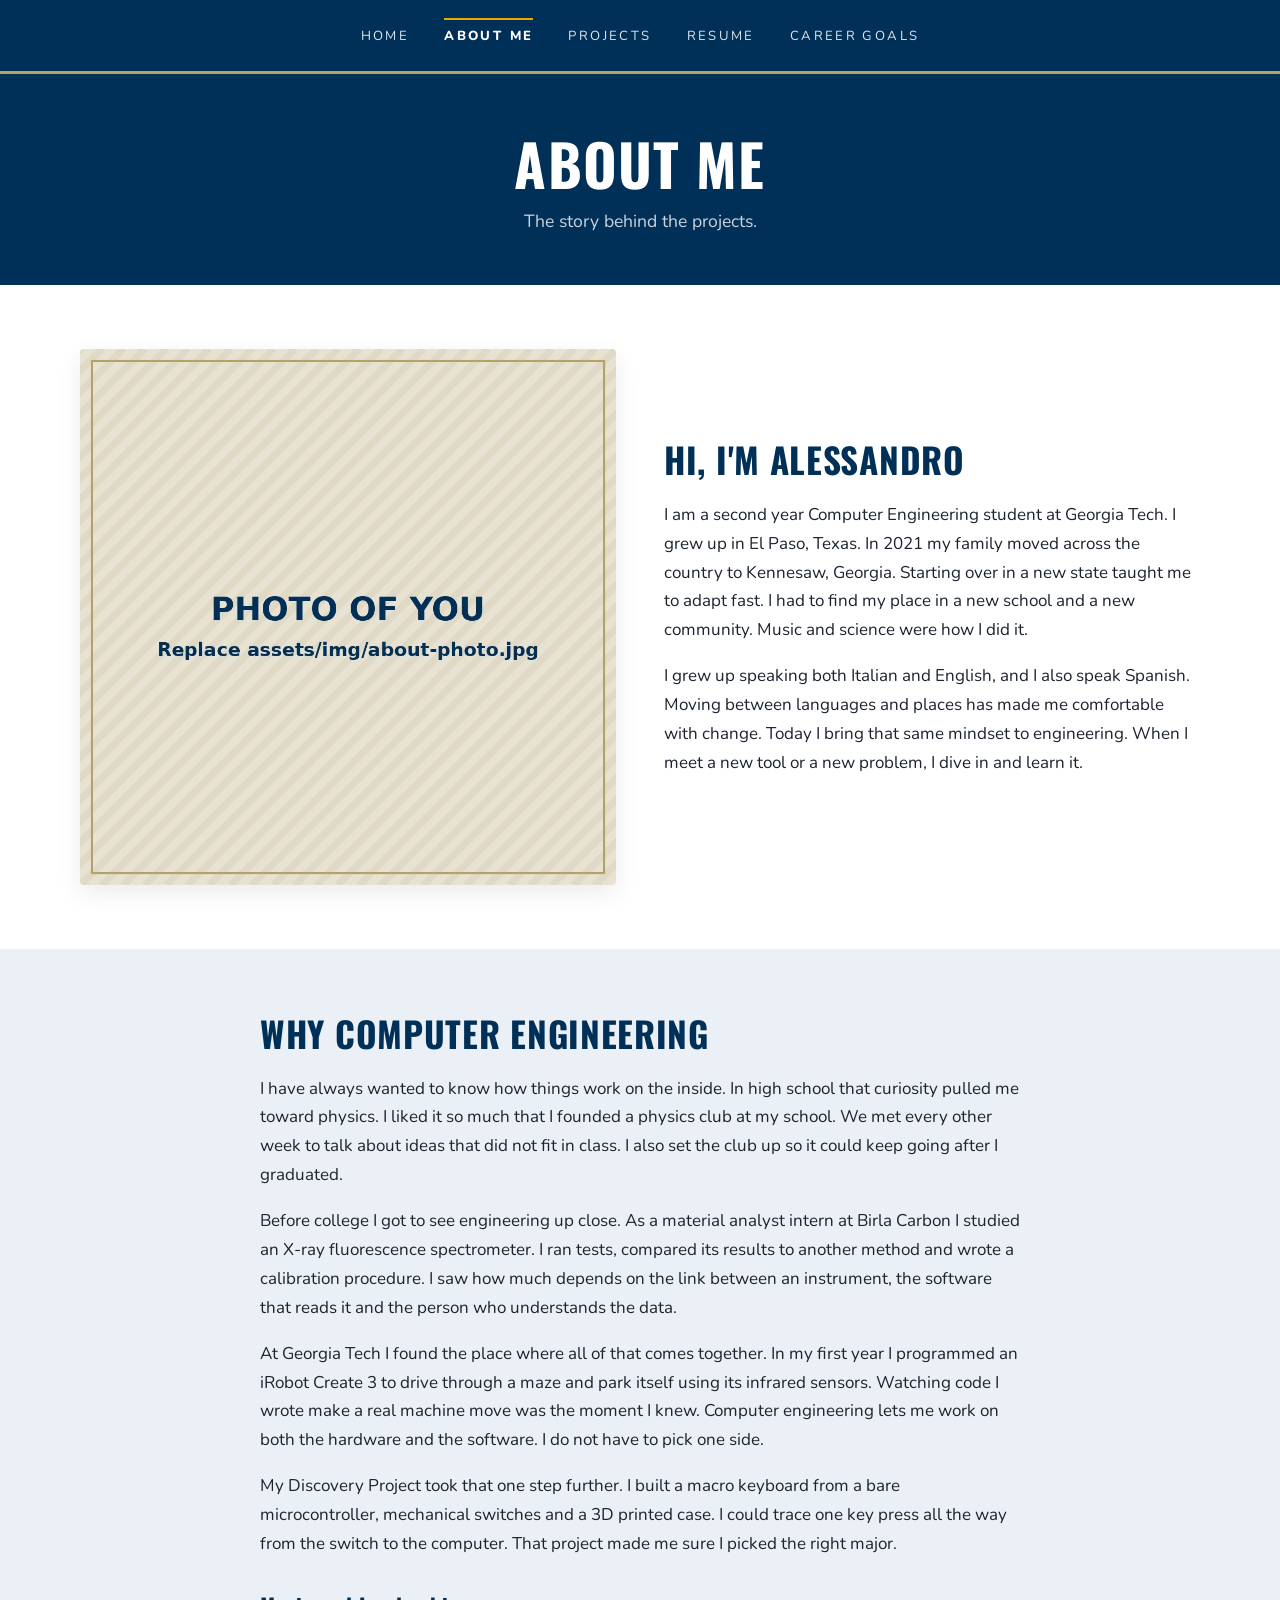
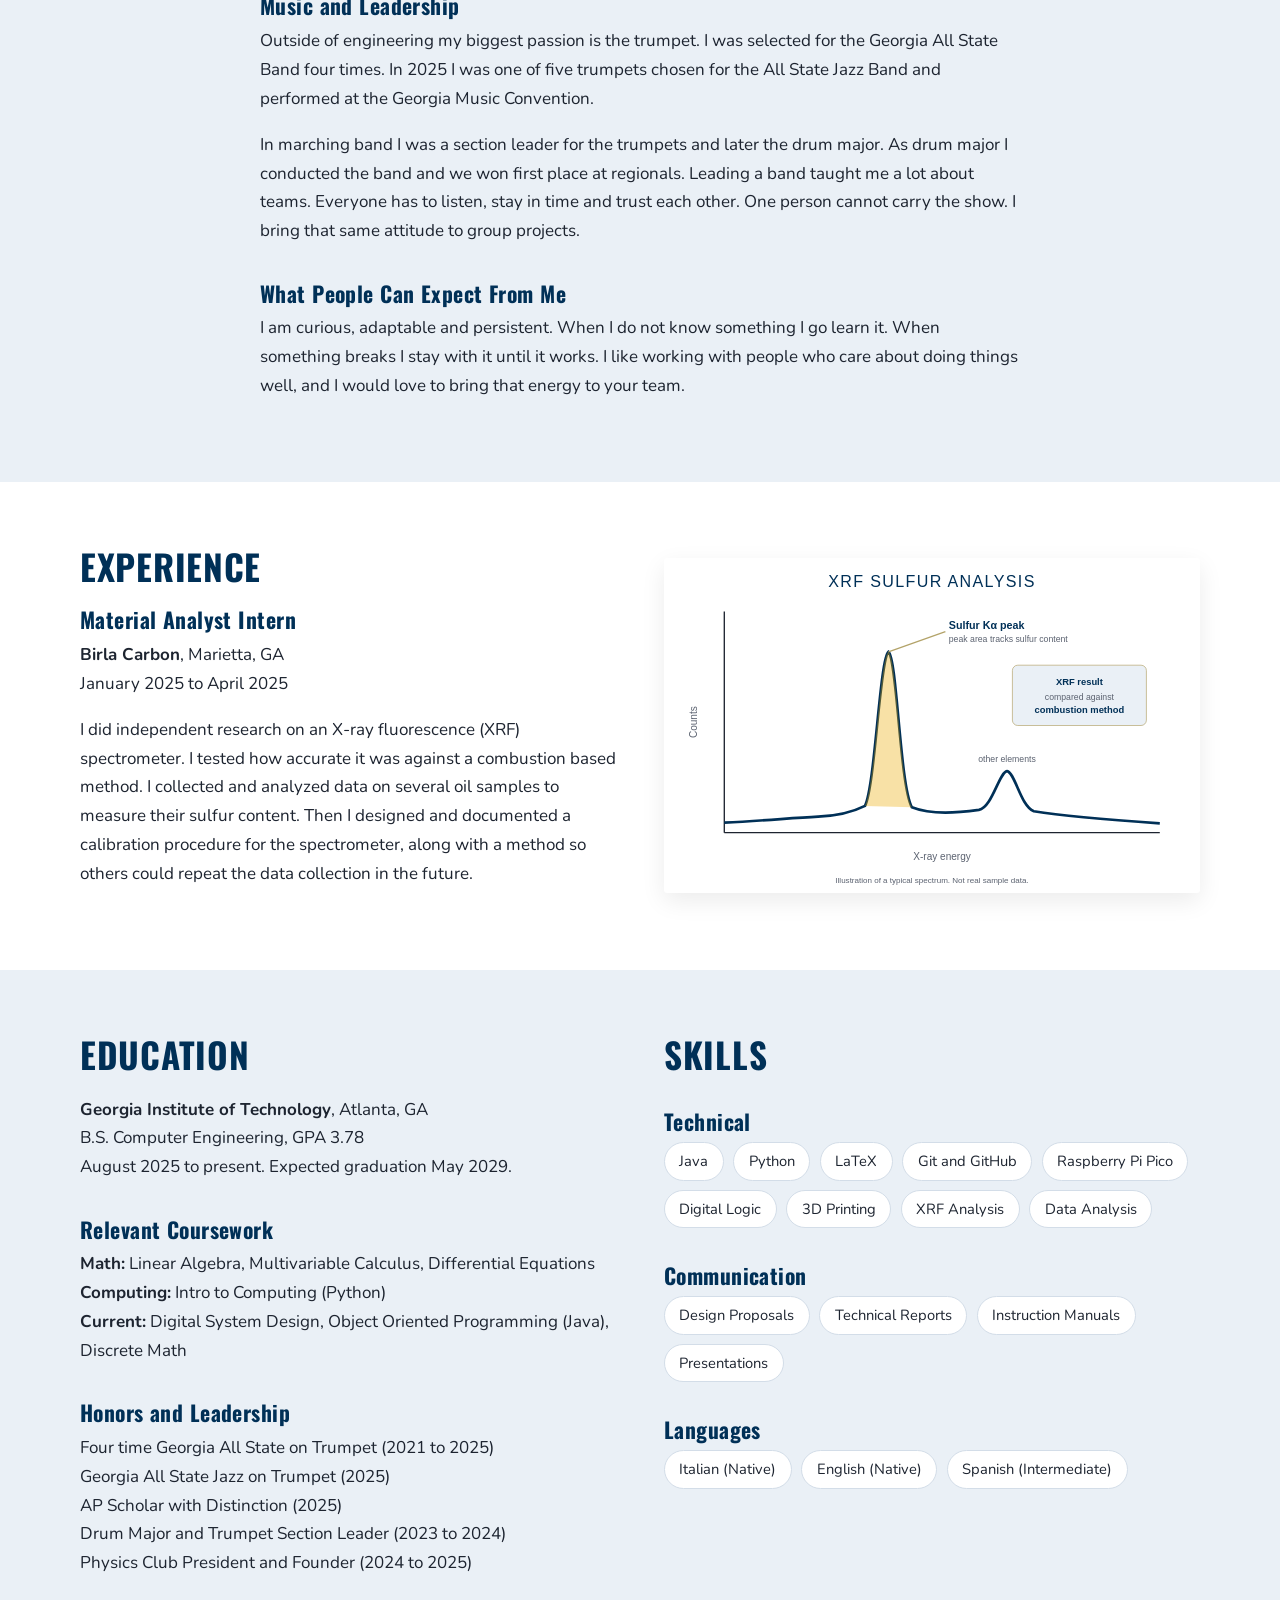
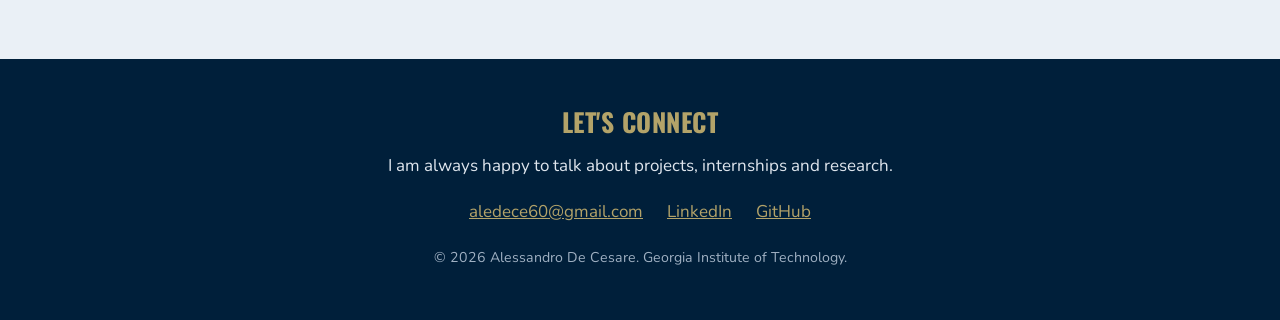
==== about.html @ 75b19e35 "Personalize portfolio with Alessandro's details Add name, story, experience, honors and resume. Remo" ====
<!DOCTYPE html>
<html lang="en">
<head>
  <meta charset="utf-8">
  <meta name="viewport" content="width=device-width, initial-scale=1">
  <title>About Me | Alessandro De Cesare</title>
  <link rel="preconnect" href="https://fonts.googleapis.com">
  <link rel="preconnect" href="https://fonts.gstatic.com" crossorigin>
  <link href="https://fonts.googleapis.com/css2?family=Oswald:wght@500;600&family=Nunito:wght@400;700;800&display=swap" rel="stylesheet">
  <link rel="stylesheet" href="css/style.css">
</head>
<body>
  <header class="site-header"></header>

  <section class="banner">
    <h1>About Me</h1>
    <p>The story behind the projects.</p>
  </section>

  <section class="section">
    <div class="container split">
      <img src="assets/img/about-photo.jpg" alt="Photo of Alessandro De Cesare">
      <div>
        <h2>Hi, I'm Alessandro</h2>
        <p>I am a second year Computer Engineering student at Georgia Tech. I grew up in El Paso, Texas. In 2021 my family moved across the country to Kennesaw, Georgia. Starting over in a new state taught me to adapt fast. I had to find my place in a new school and a new community. Music and science were how I did it.</p>
        <p>I grew up speaking both Italian and English, and I also speak Spanish. Moving between languages and places has made me comfortable with change. Today I bring that same mindset to engineering. When I meet a new tool or a new problem, I dive in and learn it.</p>
      </div>
    </div>
  </section>

  <section class="section alt">
    <div class="narrow">
      <h2>Why Computer Engineering</h2>
      <p>I have always wanted to know how things work on the inside. In high school that curiosity pulled me toward physics. I liked it so much that I founded a physics club at my school. We met every other week to talk about ideas that did not fit in class. I also set the club up so it could keep going after I graduated.</p>
      <p>Before college I got to see engineering up close. As a material analyst intern at Birla Carbon I studied an X-ray fluorescence spectrometer. I ran tests, compared its results to another method and wrote a calibration procedure. I saw how much depends on the link between an instrument, the software that reads it and the person who understands the data.</p>
      <p>At Georgia Tech I found the place where all of that comes together. In my first year I programmed an iRobot Create 3 to drive through a maze and park itself using its infrared sensors. Watching code I wrote make a real machine move was the moment I knew. Computer engineering lets me work on both the hardware and the software. I do not have to pick one side.</p>
      <p>My Discovery Project took that one step further. I built a macro keyboard from a bare microcontroller, mechanical switches and a 3D printed case. I could trace one key press all the way from the switch to the computer. That project made me sure I picked the right major.</p>

      <h3>Music and Leadership</h3>
      <p>Outside of engineering my biggest passion is the trumpet. I was selected for the Georgia All State Band four times. In 2025 I was one of five trumpets chosen for the All State Jazz Band and performed at the Georgia Music Convention.</p>
      <p>In marching band I was a section leader for the trumpets and later the drum major. As drum major I conducted the band and we won first place at regionals. Leading a band taught me a lot about teams. Everyone has to listen, stay in time and trust each other. One person cannot carry the show. I bring that same attitude to group projects.</p>

      <h3>What People Can Expect From Me</h3>
      <p>I am curious, adaptable and persistent. When I do not know something I go learn it. When something breaks I stay with it until it works. I like working with people who care about doing things well, and I would love to bring that energy to your team.</p>
    </div>
  </section>

  <section class="section">
    <div class="container split reverse">
      <img src="assets/img/xrf.svg" alt="Illustration of an XRF spectrum with a sulfur peak">
      <div>
        <h2>Experience</h2>
        <h3 style="margin-top:0">Material Analyst Intern</h3>
        <p><strong>Birla Carbon</strong>, Marietta, GA<br>January 2025 to April 2025</p>
        <p>I did independent research on an X-ray fluorescence (XRF) spectrometer. I tested how accurate it was against a combustion based method. I collected and analyzed data on several oil samples to measure their sulfur content. Then I designed and documented a calibration procedure for the spectrometer, along with a method so others could repeat the data collection in the future.</p>
      </div>
    </div>
  </section>

  <section class="section alt">
    <div class="container">
      <div class="split" style="align-items:start">
        <div>
          <h2>Education</h2>
          <p><strong>Georgia Institute of Technology</strong>, Atlanta, GA<br>B.S. Computer Engineering, GPA 3.78<br>August 2025 to present. Expected graduation May 2029.</p>
          <h3>Relevant Coursework</h3>
          <p><strong>Math:</strong> Linear Algebra, Multivariable Calculus, Differential Equations<br>
          <strong>Computing:</strong> Intro to Computing (Python)<br>
          <strong>Current:</strong> Digital System Design, Object Oriented Programming (Java), Discrete Math</p>
          <h3>Honors and Leadership</h3>
          <p>Four time Georgia All State on Trumpet (2021 to 2025)<br>
          Georgia All State Jazz on Trumpet (2025)<br>
          AP Scholar with Distinction (2025)<br>
          Drum Major and Trumpet Section Leader (2023 to 2024)<br>
          Physics Club President and Founder (2024 to 2025)</p>
        </div>
        <div>
          <h2>Skills</h2>
          <h3>Technical</h3>
          <div class="chips"><span>Java</span><span>Python</span><span>LaTeX</span><span>Git and GitHub</span><span>Raspberry Pi Pico</span><span>Digital Logic</span><span>3D Printing</span><span>XRF Analysis</span><span>Data Analysis</span></div>
          <h3>Communication</h3>
          <div class="chips"><span>Design Proposals</span><span>Technical Reports</span><span>Instruction Manuals</span><span>Presentations</span></div>
          <h3>Languages</h3>
          <div class="chips"><span>Italian (Native)</span><span>English (Native)</span><span>Spanish (Intermediate)</span></div>
        </div>
      </div>
    </div>
  </section>

  <footer class="site-footer"></footer>
  <script src="js/site.js"></script>
</body>
</html>
---- css/style.css ----
/* ePortfolio styles. Colors and fonts live in :root so they are easy to change. */
:root {
  --cream: #eaf0f6;         /* light navy tint for alternate sections */
  --gold: #eaaa00;          /* Georgia Tech Buzz Gold accent */
  --navy-dark: #001f3a;
  --gold-deep: #b3a369;     /* Georgia Tech Tech Gold */
  --navy: #003057;          /* Georgia Tech Navy */
  --ink: #1d2430;
  --muted: #5b6270;
  --white: #ffffff;
  --line: #d3dde8;
  --todo: #ffe3e3;
  --radius: 4px;
  --max: 1120px;
  --head: "Oswald", "Arial Narrow", sans-serif;
  --body: "Nunito", "Segoe UI", sans-serif;
}

* { box-sizing: border-box; }
html { scroll-behavior: smooth; }
body {
  margin: 0;
  font-family: var(--body);
  color: var(--ink);
  background: var(--white);
  line-height: 1.7;
  font-size: 17px;
}
img { max-width: 100%; display: block; }
a { color: var(--navy); }
h1, h2, h3 { font-family: var(--head); color: var(--navy); line-height: 1.15; letter-spacing: .02em; }
h2 { font-size: 2.2rem; margin: 0 0 .6em; text-transform: uppercase; }
h3 { font-size: 1.35rem; margin: 1.6em 0 .4em; }
p { margin: 0 0 1em; }

/* Placeholder text you still need to fill in. Delete the class once it is real. */
.todo { background: var(--todo); padding: 0 .25em; border-radius: 3px; }

/* ---------- Navigation ---------- */
.site-header { background: var(--navy); position: sticky; top: 0; z-index: 10; border-bottom: 3px solid var(--gold-deep); }
.nav { max-width: var(--max); margin: 0 auto; display: flex; align-items: center; justify-content: center; gap: 2.2rem; padding: 1.1rem 1.5rem; flex-wrap: wrap; }
.nav a {
  text-decoration: none; color: #dfe6ee; text-transform: uppercase; letter-spacing: .18em;
  font-size: .82rem; padding: .35rem 0; border-top: 2px solid transparent;
}
.nav a:hover { color: var(--white); }
.nav a.active { font-weight: 800; color: var(--white); border-top-color: var(--gold); }
.nav-toggle { display: none; }

/* ---------- Hero ---------- */
.hero { background: var(--cream); padding: 3.5rem 1.5rem 4rem; }
.hero-inner { max-width: var(--max); margin: 0 auto; display: grid; grid-template-columns: 2fr 3fr; min-height: 460px; box-shadow: 0 10px 30px rgba(0,0,0,.06); }
.hero-text { background: var(--navy); display: flex; flex-direction: column; justify-content: center; align-items: center; text-align: center; padding: 2.5rem; }
.hero-text h1 { font-size: clamp(2.8rem, 6vw, 4.6rem); margin: 0; color: var(--white); text-transform: uppercase; line-height: 1.05; }
.tagline { margin-top: 1rem; font-size: 1.25rem; color: #dfe6ee; }
.tagline span { color: var(--gold-deep); font-weight: 700; }
.hero-photo { background: #ccc center / cover no-repeat; min-height: 320px; }

/* Smaller page banners for inner pages */
.banner { background: var(--navy); padding: 3.5rem 1.5rem 3rem; text-align: center; }
.banner h1 { font-size: clamp(2.4rem, 5vw, 3.6rem); margin: 0; text-transform: uppercase; color: var(--white); }
.banner p { color: #c9d4e0; max-width: 640px; margin: .7rem auto 0; font-size: 1.1rem; }

/* ---------- Sections ---------- */
.section { padding: 4rem 1.5rem; }
.section.alt { background: var(--cream); }
.container { max-width: var(--max); margin: 0 auto; }
.narrow { max-width: 760px; margin: 0 auto; }
.center { text-align: center; }
.lead { font-size: 1.3rem; color: var(--muted); max-width: 820px; margin: 0 auto 2rem; text-align: center; }

.btn-stack { display: flex; flex-direction: column; align-items: center; gap: 1rem; }
.btn-row { display: flex; flex-wrap: wrap; gap: 1rem; justify-content: center; }
.btn {
  display: inline-block; border: 1.5px solid var(--navy); color: var(--navy); text-decoration: none;
  text-transform: uppercase; letter-spacing: .18em; font-size: .8rem; padding: .7rem 1.4rem;
  background: var(--white); transition: background .15s, color .15s;
}
.btn:hover { background: var(--navy); color: var(--white); }
.btn.solid { background: var(--navy); color: var(--white); border-color: var(--navy); }
.btn.solid:hover { background: var(--navy-dark); border-color: var(--gold-deep); }

/* Split blocks: image on one side, text on the other */
.split { display: grid; grid-template-columns: 1fr 1fr; gap: 3rem; align-items: center; }
.split.reverse > :first-child { order: 2; }
.split img { border-radius: var(--radius); box-shadow: 0 8px 24px rgba(0,0,0,.08); }

/* Cards */
.cards { display: grid; grid-template-columns: repeat(auto-fit, minmax(280px, 1fr)); gap: 2rem; }
.card { background: var(--white); border: 1px solid var(--line); border-radius: var(--radius); overflow: hidden; display: flex; flex-direction: column; }
.card img { width: 100%; aspect-ratio: 16 / 10; object-fit: cover; background: var(--cream); }
.card-body { padding: 1.4rem 1.5rem 1.6rem; display: flex; flex-direction: column; flex: 1; }
.card-body h3 { margin-top: 0; }
.card-body p { color: var(--muted); flex: 1; }
.tag { display: inline-block; font-size: .72rem; letter-spacing: .12em; text-transform: uppercase; background: var(--cream); color: var(--navy); padding: .2rem .6rem; border-radius: 99px; margin: 0 .3rem .6rem 0; font-weight: 700; }
.tag.feature { background: var(--gold-deep); color: var(--navy-dark); }

/* Figures */
figure { margin: 2rem 0; }
figcaption { font-size: .9rem; color: var(--muted); margin-top: .6rem; text-align: center; }
.figure-grid { display: grid; grid-template-columns: 1fr 1fr; gap: 1.5rem; }
.figure-grid figure { margin: 0; }

/* Fact boxes */
.facts { display: grid; grid-template-columns: repeat(auto-fit, minmax(200px, 1fr)); gap: 1rem; margin: 2rem 0; }
.fact { background: var(--cream); border-left: 4px solid var(--gold-deep); padding: 1rem 1.2rem; }
.fact strong { display: block; font-family: var(--head); color: var(--navy); font-size: 1.05rem; letter-spacing: .04em; text-transform: uppercase; }

/* Skills chips */
.chips { display: flex; flex-wrap: wrap; gap: .6rem; }
.chips span { border: 1px solid var(--line); background: var(--white); padding: .35rem .9rem; border-radius: 99px; font-size: .92rem; }

/* Timeline */
.timeline { border-left: 3px solid var(--navy); margin: 2rem 0; padding-left: 2rem; }
.timeline .step { position: relative; margin-bottom: 2rem; }
.timeline .step::before { content: ""; position: absolute; left: -2.6rem; top: .35rem; width: 1rem; height: 1rem; border-radius: 50%; background: var(--navy); border: 3px solid var(--gold-deep); }
.timeline .when { font-family: var(--head); text-transform: uppercase; letter-spacing: .1em; color: var(--gold-deep); font-size: .95rem; }
.timeline h3 { margin: .1rem 0 .3rem; }

/* Resume viewer */
.resume-frame { width: 100%; height: 900px; border: 1px solid var(--line); border-radius: var(--radius); background: var(--cream); }

/* Footer */
.site-footer { background: var(--navy-dark); color: #dfe6ee; padding: 3rem 1.5rem; text-align: center; }
.site-footer h2 { color: var(--gold-deep); font-size: 1.6rem; }
.site-footer a { color: var(--gold-deep); }
.site-footer .links { display: flex; gap: 1.5rem; justify-content: center; flex-wrap: wrap; margin: 1rem 0; }
.site-footer small { color: #9fb0c2; }

/* ---------- Mobile ---------- */
@media (max-width: 820px) {
  .hero-inner, .split, .figure-grid { grid-template-columns: 1fr; }
  .split.reverse > :first-child { order: 0; }
  .hero-photo { min-height: 340px; }
  .nav { justify-content: space-between; }
  .nav-toggle { display: block; background: none; color: var(--white); border: 1.5px solid #dfe6ee; font: inherit; padding: .3rem .8rem; letter-spacing: .15em; text-transform: uppercase; font-size: .75rem; }
  .nav-links { display: none; width: 100%; flex-direction: column; gap: .8rem; padding-top: .8rem; }
  .nav-links.open { display: flex; }
  .resume-frame { height: 600px; }
}
@media (min-width: 821px) { .nav-links { display: flex; gap: 2.2rem; } .nav-brand { display: none; } }

.narrow > img { margin: 2rem auto; }

.nav-brand { color: var(--white) !important; font-weight: 800; }
.hero-inner { border-bottom: 6px solid var(--gold-deep); }
.card-body .btn { align-self: flex-start; }
.hero-inner { grid-template-columns: minmax(0,1fr) minmax(0,1fr); }
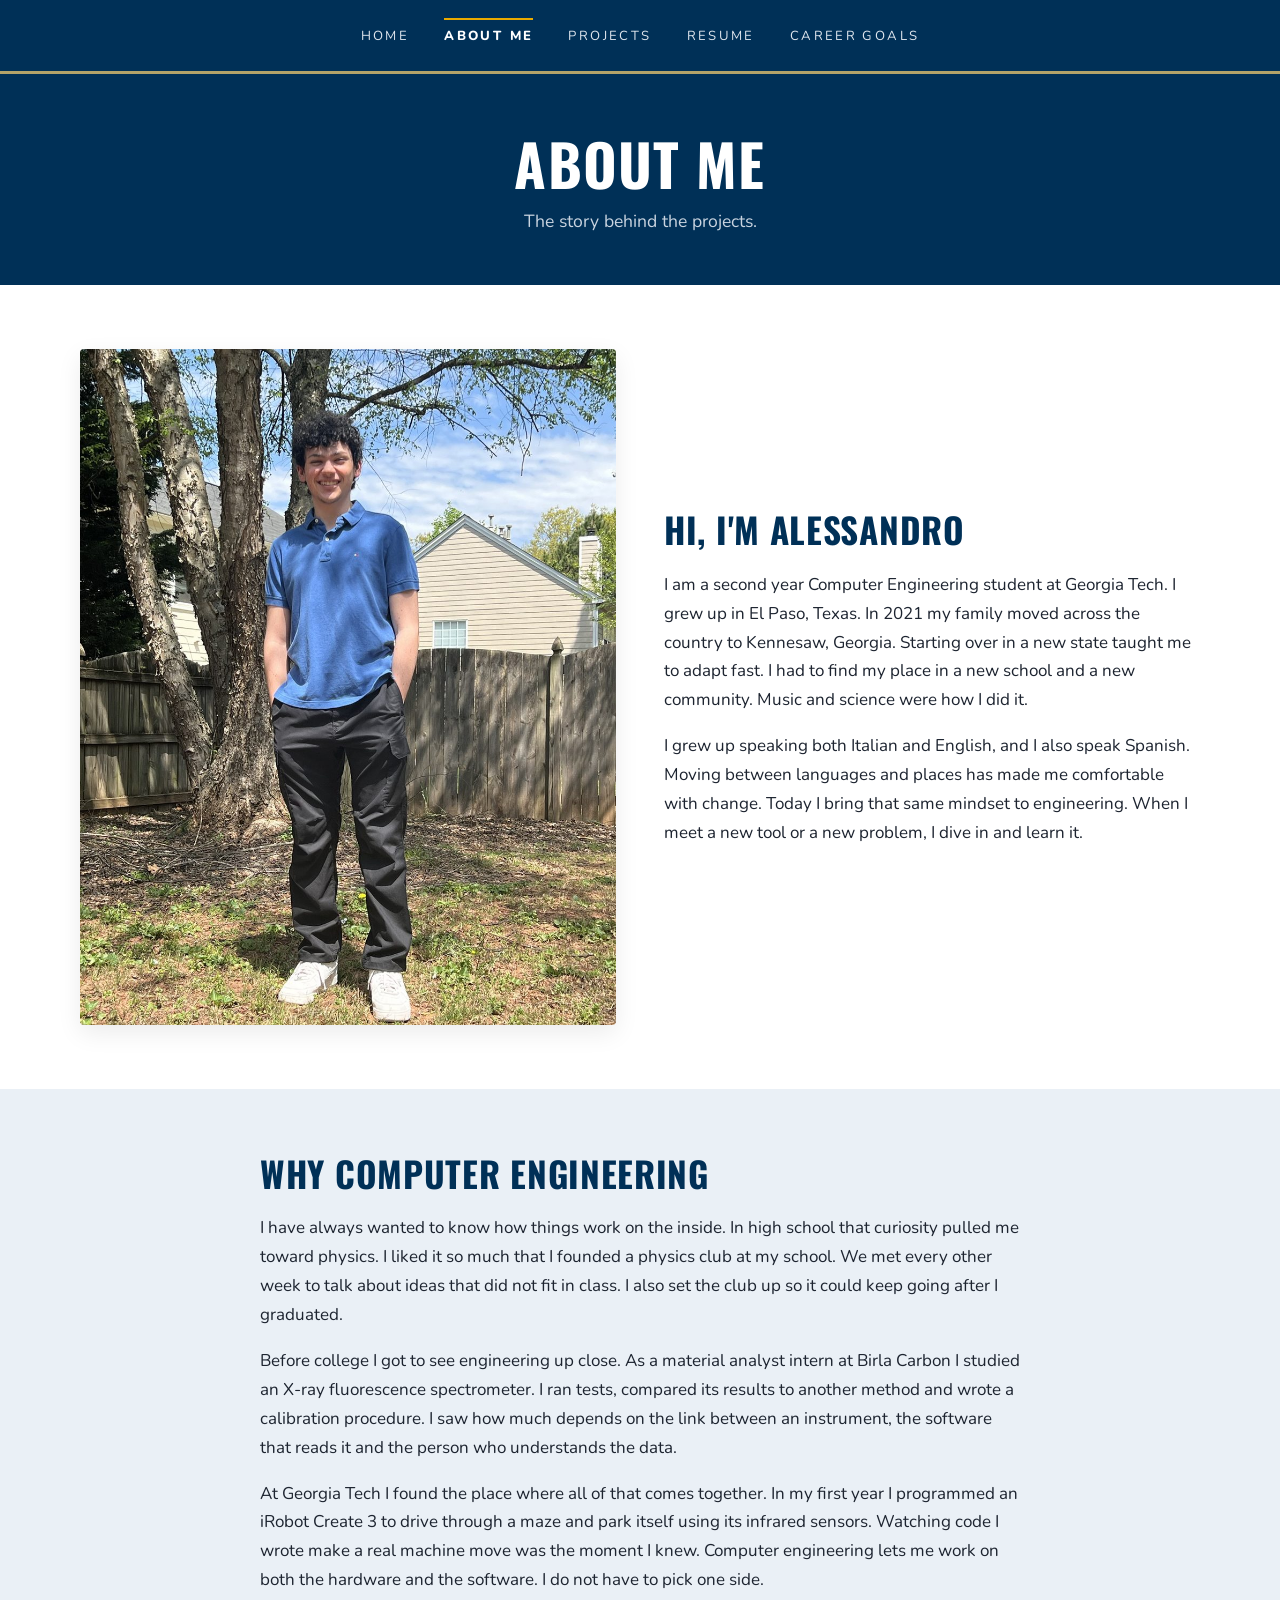
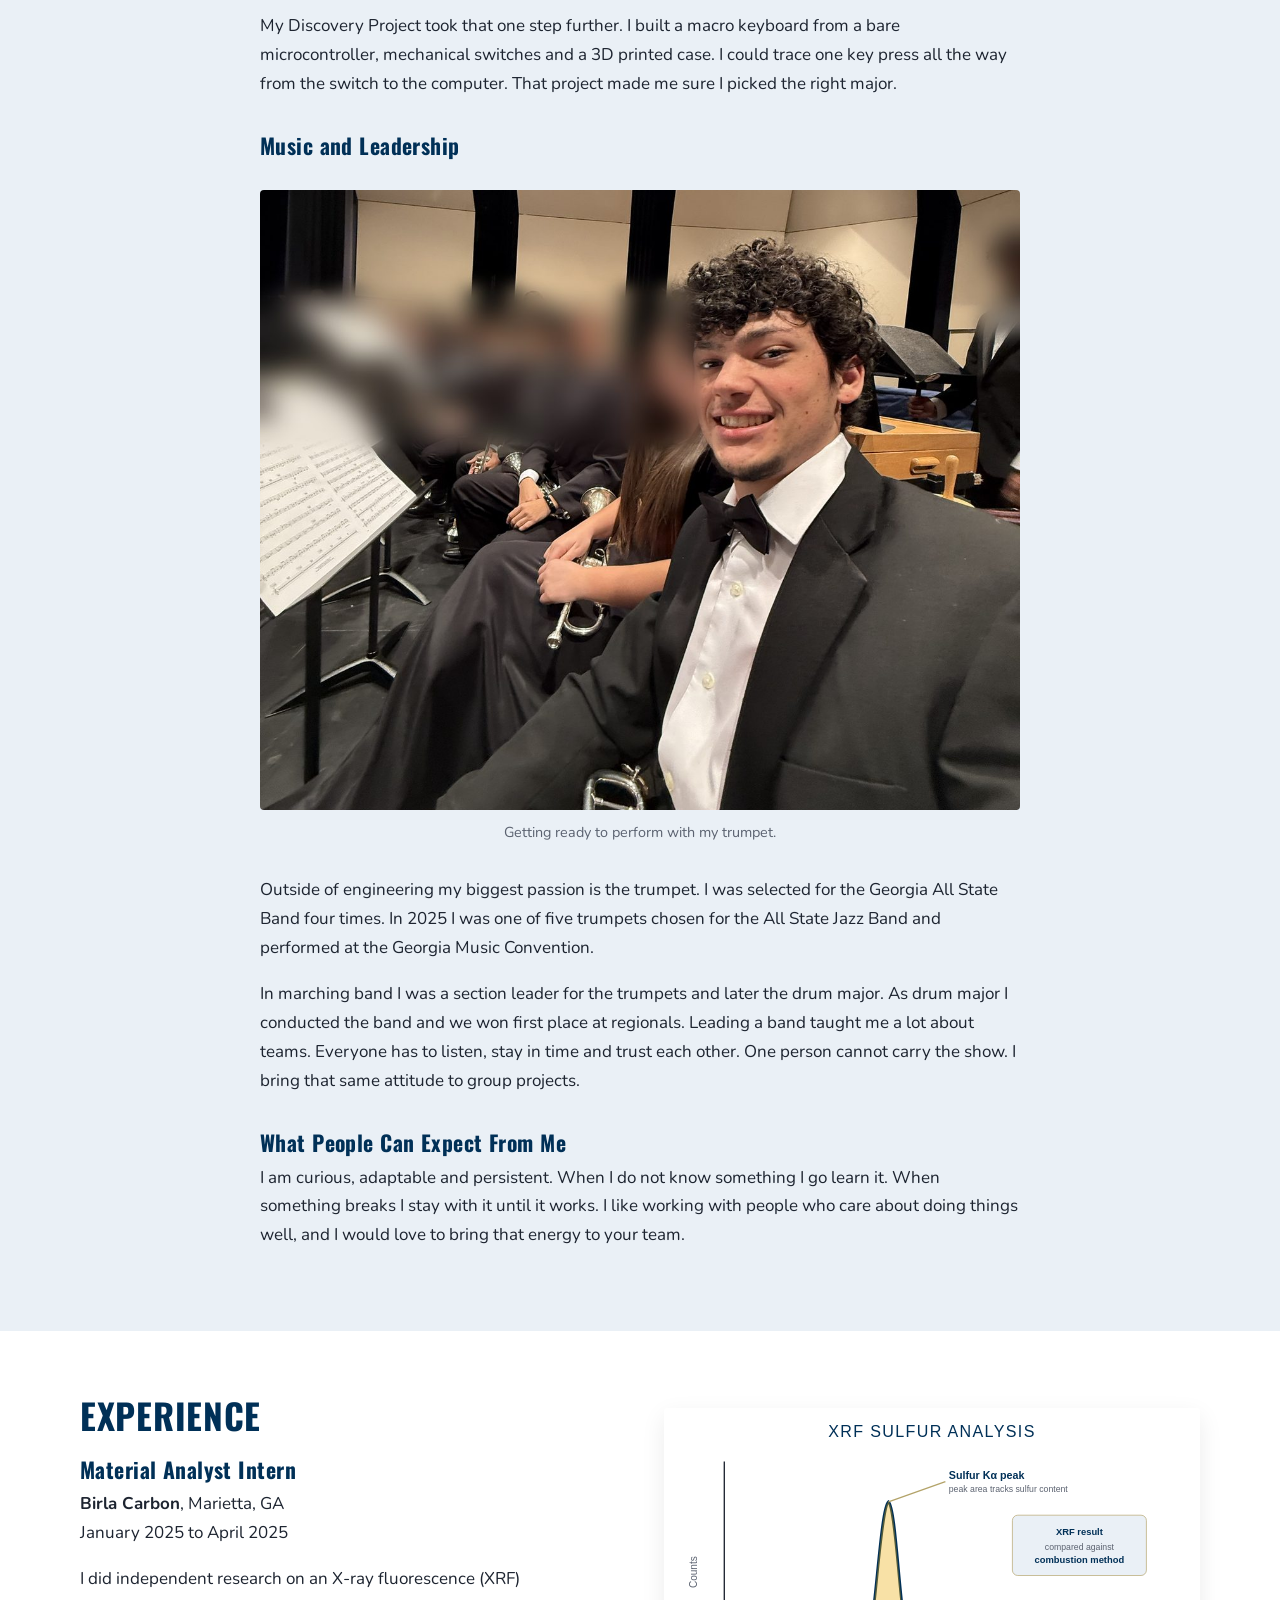
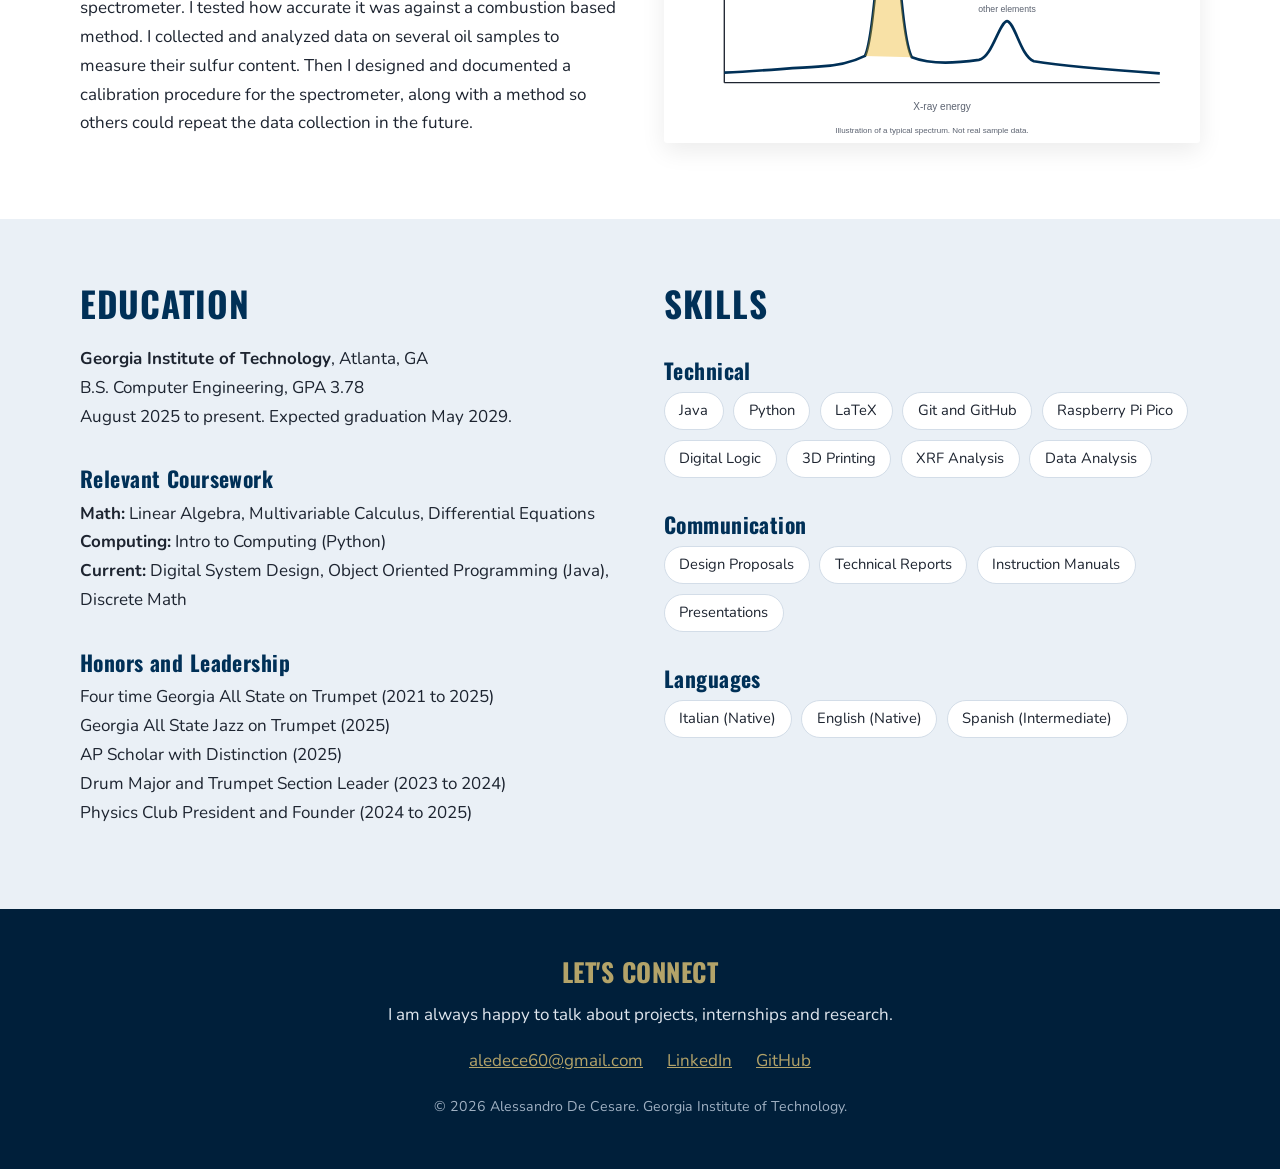
==== commit 24343bf0: "Add real photos, trim project text, straighten roadmap Co-Authored-By: Claude Opus 5.5 <noreply@anth" ====
--- a/about.html
+++ b/about.html
@@ -37,6 +37,10 @@
       <p>My Discovery Project took that one step further. I built a macro keyboard from a bare microcontroller, mechanical switches and a 3D printed case. I could trace one key press all the way from the switch to the computer. That project made me sure I picked the right major.</p>
 
       <h3>Music and Leadership</h3>
+      <figure>
+        <img src="assets/img/band-photo.jpg" alt="Alessandro in concert dress with his trumpet before a performance">
+        <figcaption>Getting ready to perform with my trumpet.</figcaption>
+      </figure>
       <p>Outside of engineering my biggest passion is the trumpet. I was selected for the Georgia All State Band four times. In 2025 I was one of five trumpets chosen for the All State Jazz Band and performed at the Georgia Music Convention.</p>
       <p>In marching band I was a section leader for the trumpets and later the drum major. As drum major I conducted the band and we won first place at regionals. Leading a band taught me a lot about teams. Everyone has to listen, stay in time and trust each other. One person cannot carry the show. I bring that same attitude to group projects.</p>
 
--- a/css/style.css
+++ b/css/style.css
@@ -146,3 +146,5 @@
 .hero-inner { border-bottom: 6px solid var(--gold-deep); }
 .card-body .btn { align-self: flex-start; }
 .hero-inner { grid-template-columns: minmax(0,1fr) minmax(0,1fr); }
+.card img[src$='.jpg'] { object-position: center 40%; }
+figure img[src$='.jpg'] { width: 100%; max-height: 620px; object-fit: cover; border-radius: var(--radius); }
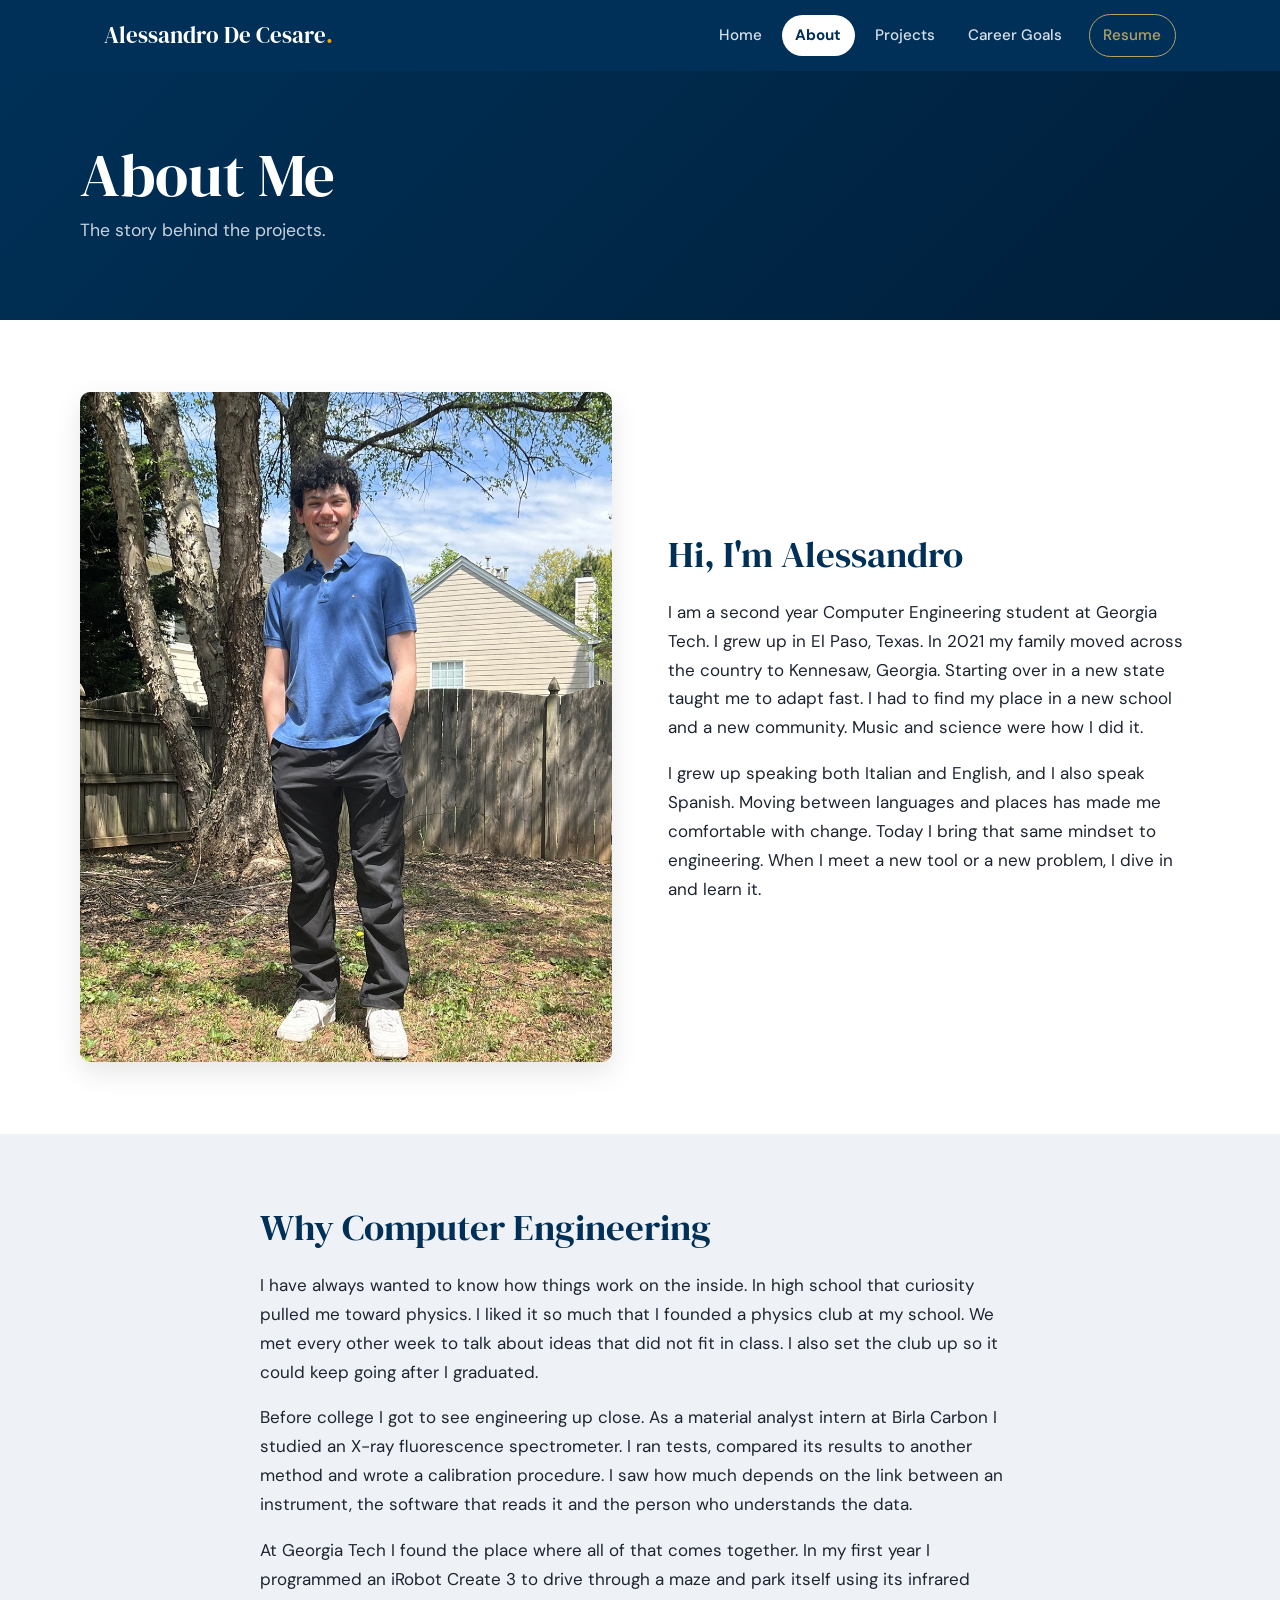
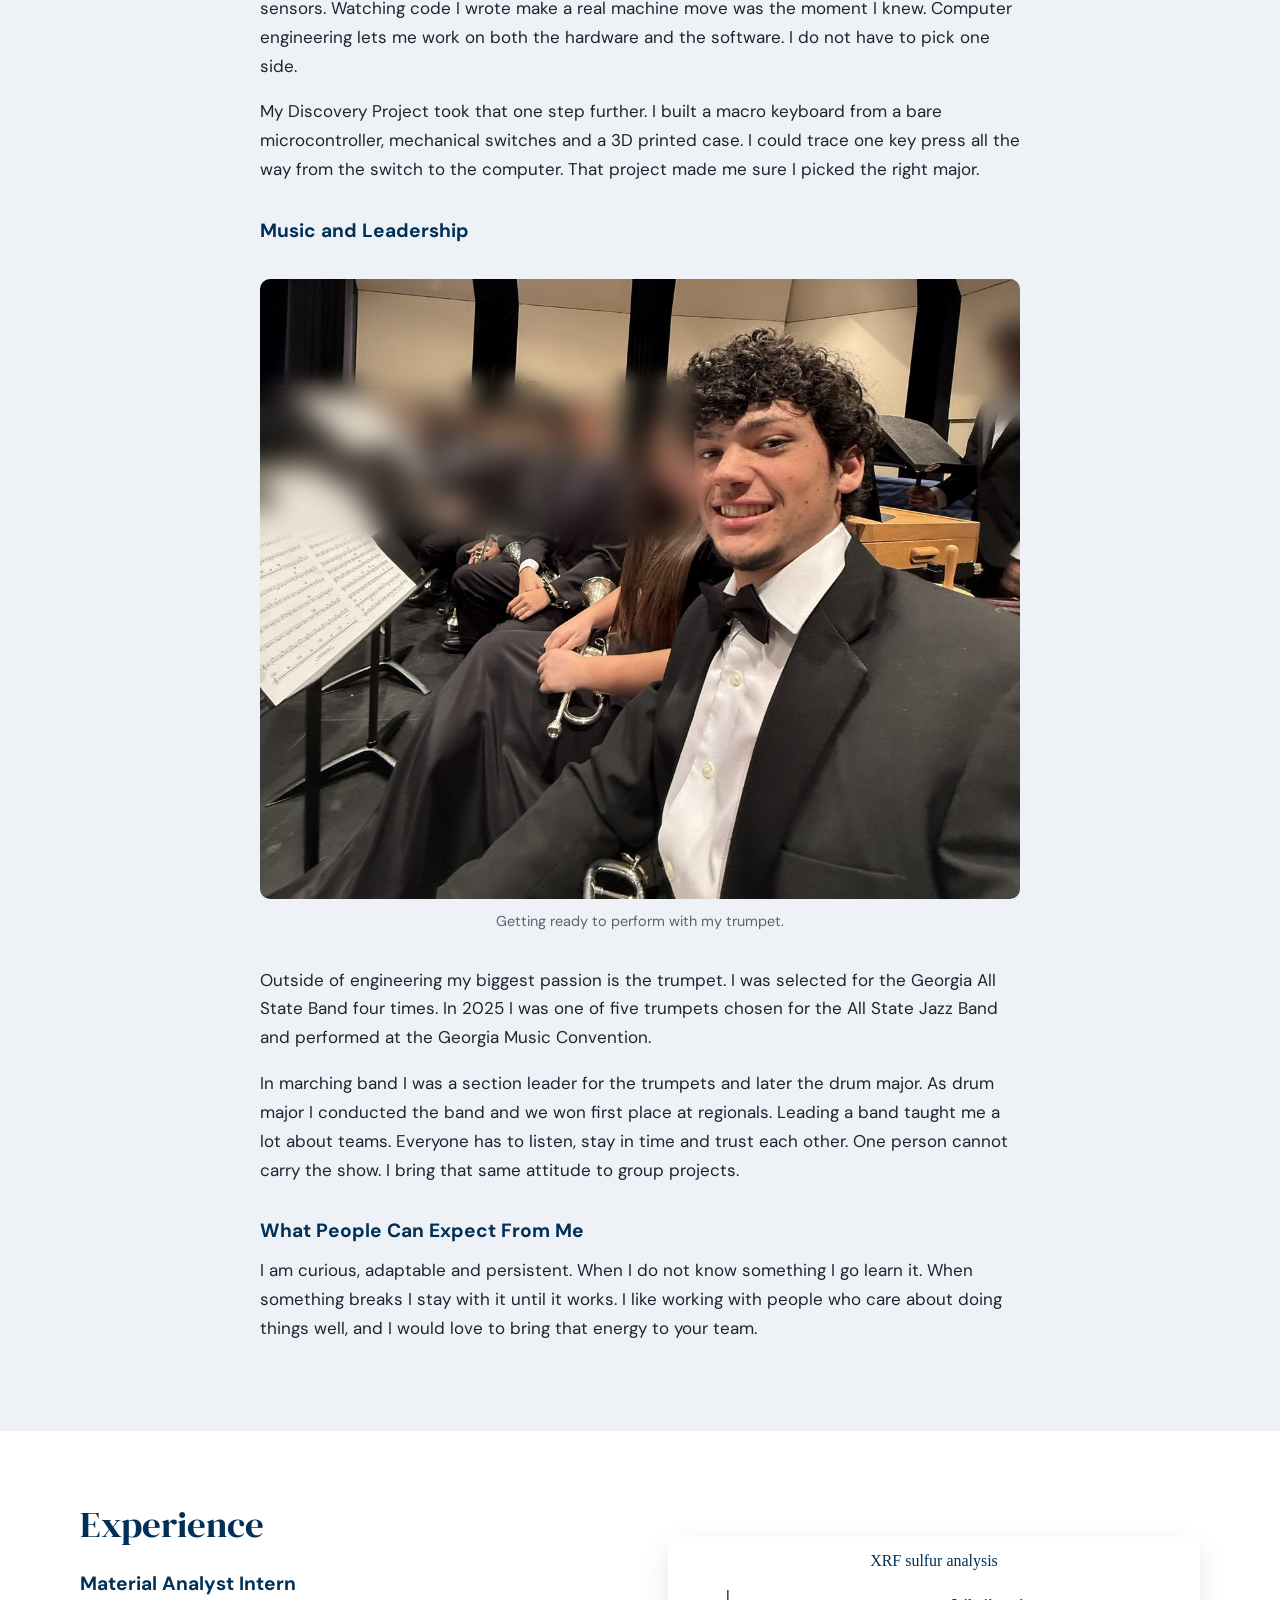
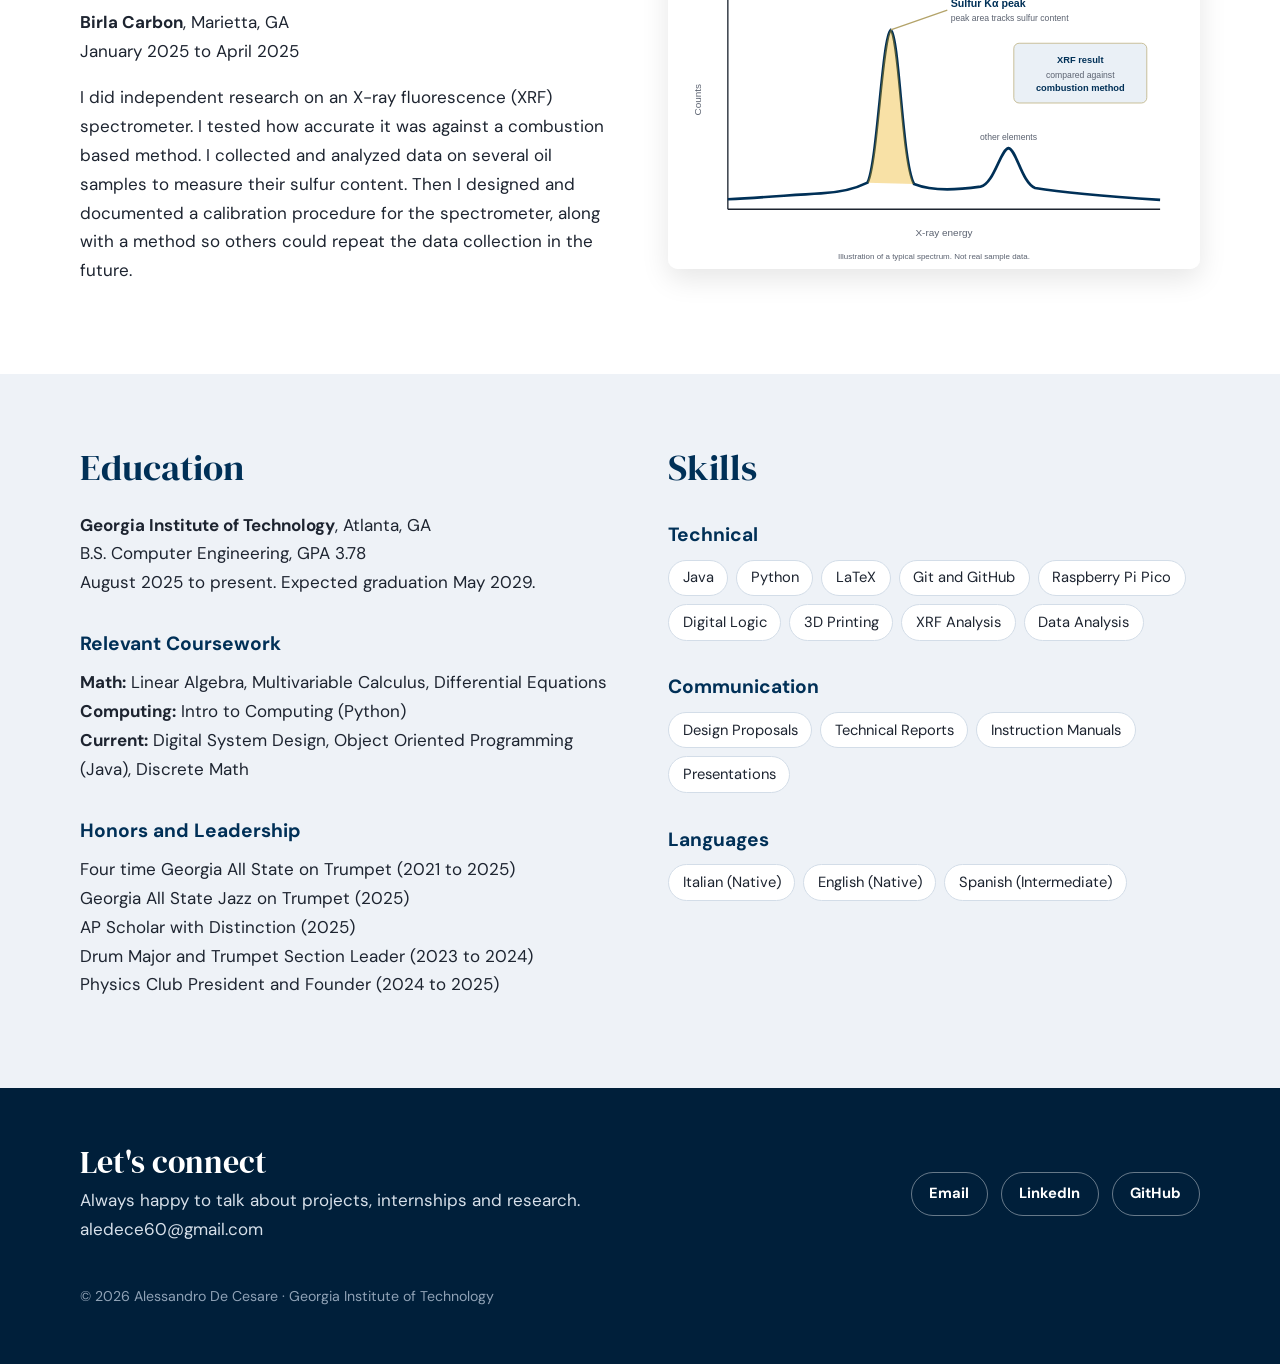
==== commit f859a488: "Redesign: serif type, left-aligned header, new home layout Drop the tagline and all-caps styling. Ne" ====
--- a/about.html
+++ b/about.html
@@ -6,7 +6,7 @@
   <title>About Me | Alessandro De Cesare</title>
   <link rel="preconnect" href="https://fonts.googleapis.com">
   <link rel="preconnect" href="https://fonts.gstatic.com" crossorigin>
-  <link href="https://fonts.googleapis.com/css2?family=Oswald:wght@500;600&family=Nunito:wght@400;700;800&display=swap" rel="stylesheet">
+  <link href="https://fonts.googleapis.com/css2?family=DM+Serif+Display&family=DM+Sans:wght@400;500;700&display=swap" rel="stylesheet">
   <link rel="stylesheet" href="css/style.css">
 </head>
 <body>
--- a/css/style.css
+++ b/css/style.css
@@ -1,150 +1,158 @@
 /* ePortfolio styles. Colors and fonts live in :root so they are easy to change. */
 :root {
-  --cream: #eaf0f6;         /* light navy tint for alternate sections */
-  --gold: #eaaa00;          /* Georgia Tech Buzz Gold accent */
+  --navy: #003057;          /* Georgia Tech Navy */
   --navy-dark: #001f3a;
   --gold-deep: #b3a369;     /* Georgia Tech Tech Gold */
-  --navy: #003057;          /* Georgia Tech Navy */
+  --gold: #eaaa00;          /* Georgia Tech Buzz Gold */
+  --tint: #eef2f7;          /* light navy tint for alternate sections */
   --ink: #1d2430;
   --muted: #5b6270;
   --white: #ffffff;
   --line: #d3dde8;
   --todo: #ffe3e3;
-  --radius: 4px;
+  --radius: 10px;
   --max: 1120px;
-  --head: "Oswald", "Arial Narrow", sans-serif;
-  --body: "Nunito", "Segoe UI", sans-serif;
+  --head: "DM Serif Display", Georgia, serif;
+  --body: "DM Sans", "Segoe UI", sans-serif;
 }
 
 * { box-sizing: border-box; }
 html { scroll-behavior: smooth; }
-body {
-  margin: 0;
-  font-family: var(--body);
-  color: var(--ink);
-  background: var(--white);
-  line-height: 1.7;
-  font-size: 17px;
-}
+body { margin: 0; font-family: var(--body); color: var(--ink); background: var(--white); line-height: 1.7; font-size: 17px; }
 img { max-width: 100%; display: block; }
 a { color: var(--navy); }
-h1, h2, h3 { font-family: var(--head); color: var(--navy); line-height: 1.15; letter-spacing: .02em; }
-h2 { font-size: 2.2rem; margin: 0 0 .6em; text-transform: uppercase; }
-h3 { font-size: 1.35rem; margin: 1.6em 0 .4em; }
+h1, h2 { font-family: var(--head); font-weight: 400; color: var(--navy); line-height: 1.15; }
+h2 { font-size: 2.3rem; margin: 0 0 .6em; }
+h3 { font-family: var(--body); font-weight: 700; color: var(--navy); font-size: 1.2rem; margin: 1.6em 0 .4em; }
 p { margin: 0 0 1em; }
 
-/* Placeholder text you still need to fill in. Delete the class once it is real. */
+/* Placeholder text still to fill in */
 .todo { background: var(--todo); padding: 0 .25em; border-radius: 3px; }
 
-/* ---------- Navigation ---------- */
-.site-header { background: var(--navy); position: sticky; top: 0; z-index: 10; border-bottom: 3px solid var(--gold-deep); }
-.nav { max-width: var(--max); margin: 0 auto; display: flex; align-items: center; justify-content: center; gap: 2.2rem; padding: 1.1rem 1.5rem; flex-wrap: wrap; }
-.nav a {
-  text-decoration: none; color: #dfe6ee; text-transform: uppercase; letter-spacing: .18em;
-  font-size: .82rem; padding: .35rem 0; border-top: 2px solid transparent;
-}
-.nav a:hover { color: var(--white); }
-.nav a.active { font-weight: 800; color: var(--white); border-top-color: var(--gold); }
+/* ---------- Header: name on the left, menu on the right ---------- */
+.site-header { background: var(--navy); position: sticky; top: 0; z-index: 10; }
+.nav { max-width: var(--max); margin: 0 auto; display: flex; align-items: center; justify-content: space-between; gap: 1.5rem; padding: .9rem 1.5rem; flex-wrap: wrap; }
+.nav-brand { font-family: var(--head); font-size: 1.45rem; color: var(--white); text-decoration: none; }
+.nav-brand span { color: var(--gold); }
+.nav-links { display: flex; align-items: center; gap: .4rem; }
+.nav-links a { color: #d7e0ea; text-decoration: none; font-size: .95rem; font-weight: 500; padding: .45rem .85rem; border-radius: 99px; }
+.nav-links a:hover { color: var(--white); background: rgba(255,255,255,.08); }
+.nav-links a.active { color: var(--navy); background: var(--white); font-weight: 700; }
+.nav-links a.cta { border: 1.5px solid var(--gold-deep); color: var(--gold-deep); margin-left: .4rem; }
+.nav-links a.cta:hover, .nav-links a.cta.active { background: var(--gold-deep); color: var(--navy-dark); }
 .nav-toggle { display: none; }
 
-/* ---------- Hero ---------- */
-.hero { background: var(--cream); padding: 3.5rem 1.5rem 4rem; }
-.hero-inner { max-width: var(--max); margin: 0 auto; display: grid; grid-template-columns: 2fr 3fr; min-height: 460px; box-shadow: 0 10px 30px rgba(0,0,0,.06); }
-.hero-text { background: var(--navy); display: flex; flex-direction: column; justify-content: center; align-items: center; text-align: center; padding: 2.5rem; }
-.hero-text h1 { font-size: clamp(2.8rem, 6vw, 4.6rem); margin: 0; color: var(--white); text-transform: uppercase; line-height: 1.05; }
-.tagline { margin-top: 1rem; font-size: 1.25rem; color: #dfe6ee; }
-.tagline span { color: var(--gold-deep); font-weight: 700; }
-.hero-photo { background: #ccc center / cover no-repeat; min-height: 320px; }
+/* ---------- Home hero ---------- */
+.hero { background: linear-gradient(135deg, var(--navy) 0%, var(--navy-dark) 100%); color: var(--white); padding: 5rem 1.5rem 5.5rem; overflow: hidden; }
+.hero-grid { max-width: var(--max); margin: 0 auto; display: grid; grid-template-columns: 1.3fr 1fr; gap: 4rem; align-items: center; }
+.eyebrow { display: inline-block; font-size: .9rem; font-weight: 700; color: var(--gold); margin-bottom: 1rem; }
+.hero h1 { color: var(--white); font-size: clamp(3rem, 6.5vw, 5rem); margin: 0 0 1.2rem; line-height: 1.02; }
+.hero p { color: #d7e0ea; font-size: 1.15rem; max-width: 560px; }
+.hero .btn-row { justify-content: flex-start; margin-top: 2rem; }
+.hero-photo { position: relative; justify-self: center; width: 100%; max-width: 400px; }
+.hero-photo::before { content: ""; position: absolute; inset: 1.2rem -1.2rem -1.2rem 1.2rem; border: 2px solid var(--gold-deep); border-radius: 22px; }
+.hero-photo img { position: relative; width: 100%; aspect-ratio: 4 / 5; object-fit: cover; object-position: center 15%; border-radius: 22px; box-shadow: 0 20px 50px rgba(0,0,0,.35); }
 
-/* Smaller page banners for inner pages */
-.banner { background: var(--navy); padding: 3.5rem 1.5rem 3rem; text-align: center; }
-.banner h1 { font-size: clamp(2.4rem, 5vw, 3.6rem); margin: 0; text-transform: uppercase; color: var(--white); }
-.banner p { color: #c9d4e0; max-width: 640px; margin: .7rem auto 0; font-size: 1.1rem; }
+/* Inner page banners */
+.banner { background: linear-gradient(135deg, var(--navy) 0%, var(--navy-dark) 100%); padding: 4rem 1.5rem 3.5rem; }
+.banner > * { max-width: var(--max); margin-left: auto; margin-right: auto; }
+.banner h1 { font-size: clamp(2.6rem, 5vw, 3.8rem); margin-top: .3rem; margin-bottom: .4rem; color: var(--white); }
+.banner p { color: #c9d4e0; font-size: 1.1rem; margin-top: 0; }
+.banner .btn-row { justify-content: flex-start; }
 
 /* ---------- Sections ---------- */
-.section { padding: 4rem 1.5rem; }
-.section.alt { background: var(--cream); }
+.section { padding: 4.5rem 1.5rem; }
+.section.alt { background: var(--tint); }
 .container { max-width: var(--max); margin: 0 auto; }
 .narrow { max-width: 760px; margin: 0 auto; }
+.narrow > img { margin: 2rem auto; }
 .center { text-align: center; }
-.lead { font-size: 1.3rem; color: var(--muted); max-width: 820px; margin: 0 auto 2rem; text-align: center; }
+.lead { font-size: 1.25rem; color: var(--muted); max-width: 760px; }
+.section-head { display: flex; justify-content: space-between; align-items: end; gap: 1rem; flex-wrap: wrap; margin-bottom: 2rem; }
+.section-head h2 { margin: 0; }
 
-.btn-stack { display: flex; flex-direction: column; align-items: center; gap: 1rem; }
-.btn-row { display: flex; flex-wrap: wrap; gap: 1rem; justify-content: center; }
-.btn {
-  display: inline-block; border: 1.5px solid var(--navy); color: var(--navy); text-decoration: none;
-  text-transform: uppercase; letter-spacing: .18em; font-size: .8rem; padding: .7rem 1.4rem;
-  background: var(--white); transition: background .15s, color .15s;
-}
+.btn-row { display: flex; flex-wrap: wrap; gap: .8rem; justify-content: center; }
+.btn { display: inline-block; border: 1.5px solid var(--navy); color: var(--navy); background: transparent; text-decoration: none; font-weight: 700; font-size: .95rem; padding: .7rem 1.4rem; border-radius: 99px; transition: background .15s, color .15s; }
 .btn:hover { background: var(--navy); color: var(--white); }
-.btn.solid { background: var(--navy); color: var(--white); border-color: var(--navy); }
-.btn.solid:hover { background: var(--navy-dark); border-color: var(--gold-deep); }
+.btn.solid { background: var(--gold); border-color: var(--gold); color: var(--navy-dark); }
+.btn.solid:hover { background: var(--gold-deep); border-color: var(--gold-deep); }
+.btn.light { border-color: rgba(255,255,255,.6); color: var(--white); }
+.btn.light:hover { background: var(--white); color: var(--navy); }
 
-/* Split blocks: image on one side, text on the other */
-.split { display: grid; grid-template-columns: 1fr 1fr; gap: 3rem; align-items: center; }
+/* Quick link tiles on the home page */
+.tiles { display: grid; grid-template-columns: repeat(4, 1fr); gap: 1.2rem; }
+.tile { display: block; text-decoration: none; color: var(--ink); background: var(--white); border: 1px solid var(--line); border-radius: var(--radius); padding: 1.5rem 1.4rem; transition: transform .15s, box-shadow .15s, border-color .15s; }
+.tile:hover { transform: translateY(-3px); box-shadow: 0 12px 30px rgba(0,48,87,.12); border-color: var(--gold-deep); }
+.tile .num { font-family: var(--head); font-size: 1.6rem; color: var(--gold-deep); }
+.tile strong { display: block; font-size: 1.15rem; color: var(--navy); margin: .2rem 0 .3rem; }
+.tile p { color: var(--muted); font-size: .95rem; margin: 0; }
+.tile .arrow { display: inline-block; margin-top: .8rem; font-weight: 700; color: var(--navy); }
+
+/* Split blocks */
+.split { display: grid; grid-template-columns: 1fr 1fr; gap: 3.5rem; align-items: center; }
 .split.reverse > :first-child { order: 2; }
-.split img { border-radius: var(--radius); box-shadow: 0 8px 24px rgba(0,0,0,.08); }
+.split img { border-radius: var(--radius); box-shadow: 0 10px 28px rgba(0,0,0,.1); }
 
 /* Cards */
-.cards { display: grid; grid-template-columns: repeat(auto-fit, minmax(280px, 1fr)); gap: 2rem; }
-.card { background: var(--white); border: 1px solid var(--line); border-radius: var(--radius); overflow: hidden; display: flex; flex-direction: column; }
-.card img { width: 100%; aspect-ratio: 16 / 10; object-fit: cover; background: var(--cream); }
+.cards { display: grid; grid-template-columns: repeat(auto-fit, minmax(280px, 1fr)); gap: 1.8rem; }
+.card { background: var(--white); border: 1px solid var(--line); border-radius: var(--radius); overflow: hidden; display: flex; flex-direction: column; transition: box-shadow .15s; }
+.card:hover { box-shadow: 0 12px 30px rgba(0,48,87,.1); }
+.card img { width: 100%; aspect-ratio: 16 / 10; object-fit: cover; background: var(--tint); }
+.card img[src$='.jpg'] { object-position: center 40%; }
 .card-body { padding: 1.4rem 1.5rem 1.6rem; display: flex; flex-direction: column; flex: 1; }
-.card-body h3 { margin-top: 0; }
-.card-body p { color: var(--muted); flex: 1; }
-.tag { display: inline-block; font-size: .72rem; letter-spacing: .12em; text-transform: uppercase; background: var(--cream); color: var(--navy); padding: .2rem .6rem; border-radius: 99px; margin: 0 .3rem .6rem 0; font-weight: 700; }
+.card-body h3 { margin-top: .2rem; font-family: var(--head); font-weight: 400; font-size: 1.5rem; }
+.card-body p { color: var(--muted); }
+.card-body .btn { align-self: flex-start; margin-top: auto; }
+.tag { display: inline-block; font-size: .78rem; background: var(--tint); color: var(--navy); padding: .2rem .7rem; border-radius: 99px; margin: 0 .3rem .5rem 0; font-weight: 700; }
 .tag.feature { background: var(--gold-deep); color: var(--navy-dark); }
 
 /* Figures */
 figure { margin: 2rem 0; }
+figure img[src$='.jpg'] { width: 100%; max-height: 620px; object-fit: cover; border-radius: var(--radius); }
 figcaption { font-size: .9rem; color: var(--muted); margin-top: .6rem; text-align: center; }
-.figure-grid { display: grid; grid-template-columns: 1fr 1fr; gap: 1.5rem; }
-.figure-grid figure { margin: 0; }
 
 /* Fact boxes */
 .facts { display: grid; grid-template-columns: repeat(auto-fit, minmax(200px, 1fr)); gap: 1rem; margin: 2rem 0; }
-.fact { background: var(--cream); border-left: 4px solid var(--gold-deep); padding: 1rem 1.2rem; }
-.fact strong { display: block; font-family: var(--head); color: var(--navy); font-size: 1.05rem; letter-spacing: .04em; text-transform: uppercase; }
+.fact { background: var(--tint); border-top: 3px solid var(--gold-deep); border-radius: 0 0 var(--radius) var(--radius); padding: 1.1rem 1.2rem; }
+.fact strong { display: block; color: var(--navy); font-size: 1.05rem; margin-bottom: .2rem; }
 
 /* Skills chips */
-.chips { display: flex; flex-wrap: wrap; gap: .6rem; }
-.chips span { border: 1px solid var(--line); background: var(--white); padding: .35rem .9rem; border-radius: 99px; font-size: .92rem; }
+.chips { display: flex; flex-wrap: wrap; gap: .5rem; }
+.chips span { border: 1px solid var(--line); background: var(--white); padding: .3rem .85rem; border-radius: 99px; font-size: .92rem; }
 
 /* Timeline */
-.timeline { border-left: 3px solid var(--navy); margin: 2rem 0; padding-left: 2rem; }
+.timeline { border-left: 3px solid var(--line); margin: 2rem 0; padding-left: 2rem; }
 .timeline .step { position: relative; margin-bottom: 2rem; }
 .timeline .step::before { content: ""; position: absolute; left: -2.6rem; top: .35rem; width: 1rem; height: 1rem; border-radius: 50%; background: var(--navy); border: 3px solid var(--gold-deep); }
-.timeline .when { font-family: var(--head); text-transform: uppercase; letter-spacing: .1em; color: var(--gold-deep); font-size: .95rem; }
+.timeline .when { font-size: .9rem; font-weight: 700; color: var(--gold-deep); }
 .timeline h3 { margin: .1rem 0 .3rem; }
 
 /* Resume viewer */
-.resume-frame { width: 100%; height: 900px; border: 1px solid var(--line); border-radius: var(--radius); background: var(--cream); }
+.resume-frame { width: 100%; height: 900px; border: 1px solid var(--line); border-radius: var(--radius); background: var(--tint); }
 
 /* Footer */
-.site-footer { background: var(--navy-dark); color: #dfe6ee; padding: 3rem 1.5rem; text-align: center; }
-.site-footer h2 { color: var(--gold-deep); font-size: 1.6rem; }
-.site-footer a { color: var(--gold-deep); }
-.site-footer .links { display: flex; gap: 1.5rem; justify-content: center; flex-wrap: wrap; margin: 1rem 0; }
-.site-footer small { color: #9fb0c2; }
+.site-footer { background: var(--navy-dark); color: #d7e0ea; padding: 3.5rem 1.5rem; }
+.footer-grid { max-width: var(--max); margin: 0 auto; display: flex; justify-content: space-between; gap: 2rem; flex-wrap: wrap; align-items: center; }
+.site-footer h2 { color: var(--white); font-size: 2rem; margin: 0 0 .3rem; }
+.site-footer p { margin: 0; }
+.site-footer .links { display: flex; gap: .8rem; flex-wrap: wrap; }
+.site-footer .links a { color: var(--white); text-decoration: none; border: 1.5px solid rgba(255,255,255,.4); padding: .5rem 1.1rem; border-radius: 99px; font-weight: 700; font-size: .92rem; }
+.site-footer .links a:hover { background: var(--gold-deep); border-color: var(--gold-deep); color: var(--navy-dark); }
+.site-footer small { display: block; max-width: var(--max); margin: 2.5rem auto 0; color: #8fa2b6; }
 
-/* ---------- Mobile ---------- */
+/* ---------- Smaller screens ---------- */
+@media (max-width: 900px) {
+  .tiles { grid-template-columns: 1fr 1fr; }
+}
 @media (max-width: 820px) {
-  .hero-inner, .split, .figure-grid { grid-template-columns: 1fr; }
+  .hero-grid, .split { grid-template-columns: 1fr; gap: 2.5rem; }
   .split.reverse > :first-child { order: 0; }
-  .hero-photo { min-height: 340px; }
-  .nav { justify-content: space-between; }
-  .nav-toggle { display: block; background: none; color: var(--white); border: 1.5px solid #dfe6ee; font: inherit; padding: .3rem .8rem; letter-spacing: .15em; text-transform: uppercase; font-size: .75rem; }
-  .nav-links { display: none; width: 100%; flex-direction: column; gap: .8rem; padding-top: .8rem; }
+  .hero { padding-top: 3.5rem; }
+  .hero-photo { max-width: 320px; }
+  .nav-toggle { display: block; background: none; color: var(--white); border: 1.5px solid rgba(255,255,255,.5); border-radius: 99px; font: inherit; font-size: .85rem; padding: .3rem .9rem; }
+  .nav-links { display: none; width: 100%; flex-direction: column; align-items: stretch; gap: .3rem; padding-top: .6rem; }
   .nav-links.open { display: flex; }
+  .nav-links a.cta { margin-left: 0; text-align: center; }
   .resume-frame { height: 600px; }
 }
-@media (min-width: 821px) { .nav-links { display: flex; gap: 2.2rem; } .nav-brand { display: none; } }
-
-.narrow > img { margin: 2rem auto; }
-
-.nav-brand { color: var(--white) !important; font-weight: 800; }
-.hero-inner { border-bottom: 6px solid var(--gold-deep); }
-.card-body .btn { align-self: flex-start; }
-.hero-inner { grid-template-columns: minmax(0,1fr) minmax(0,1fr); }
-.card img[src$='.jpg'] { object-position: center 40%; }
-figure img[src$='.jpg'] { width: 100%; max-height: 620px; object-fit: cover; border-radius: var(--radius); }
+@media (max-width: 520px) { .tiles { grid-template-columns: 1fr; } }
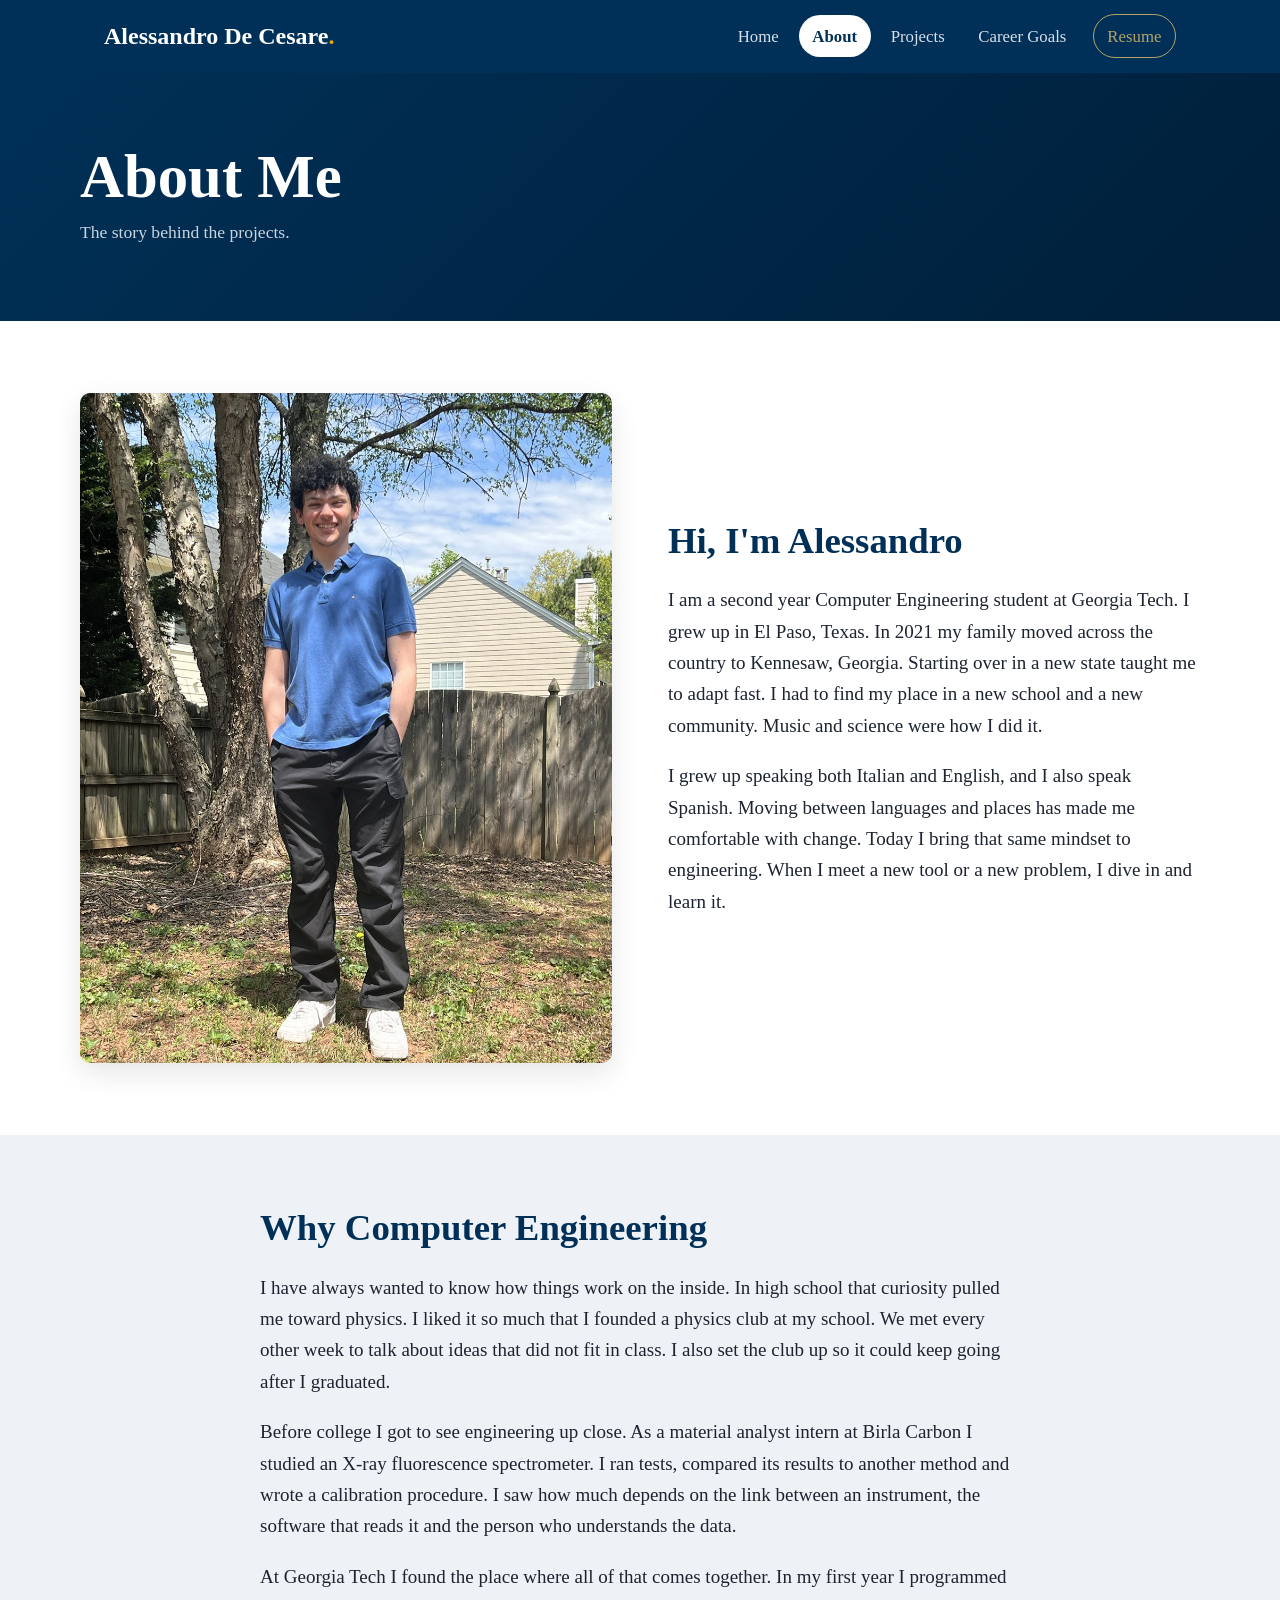
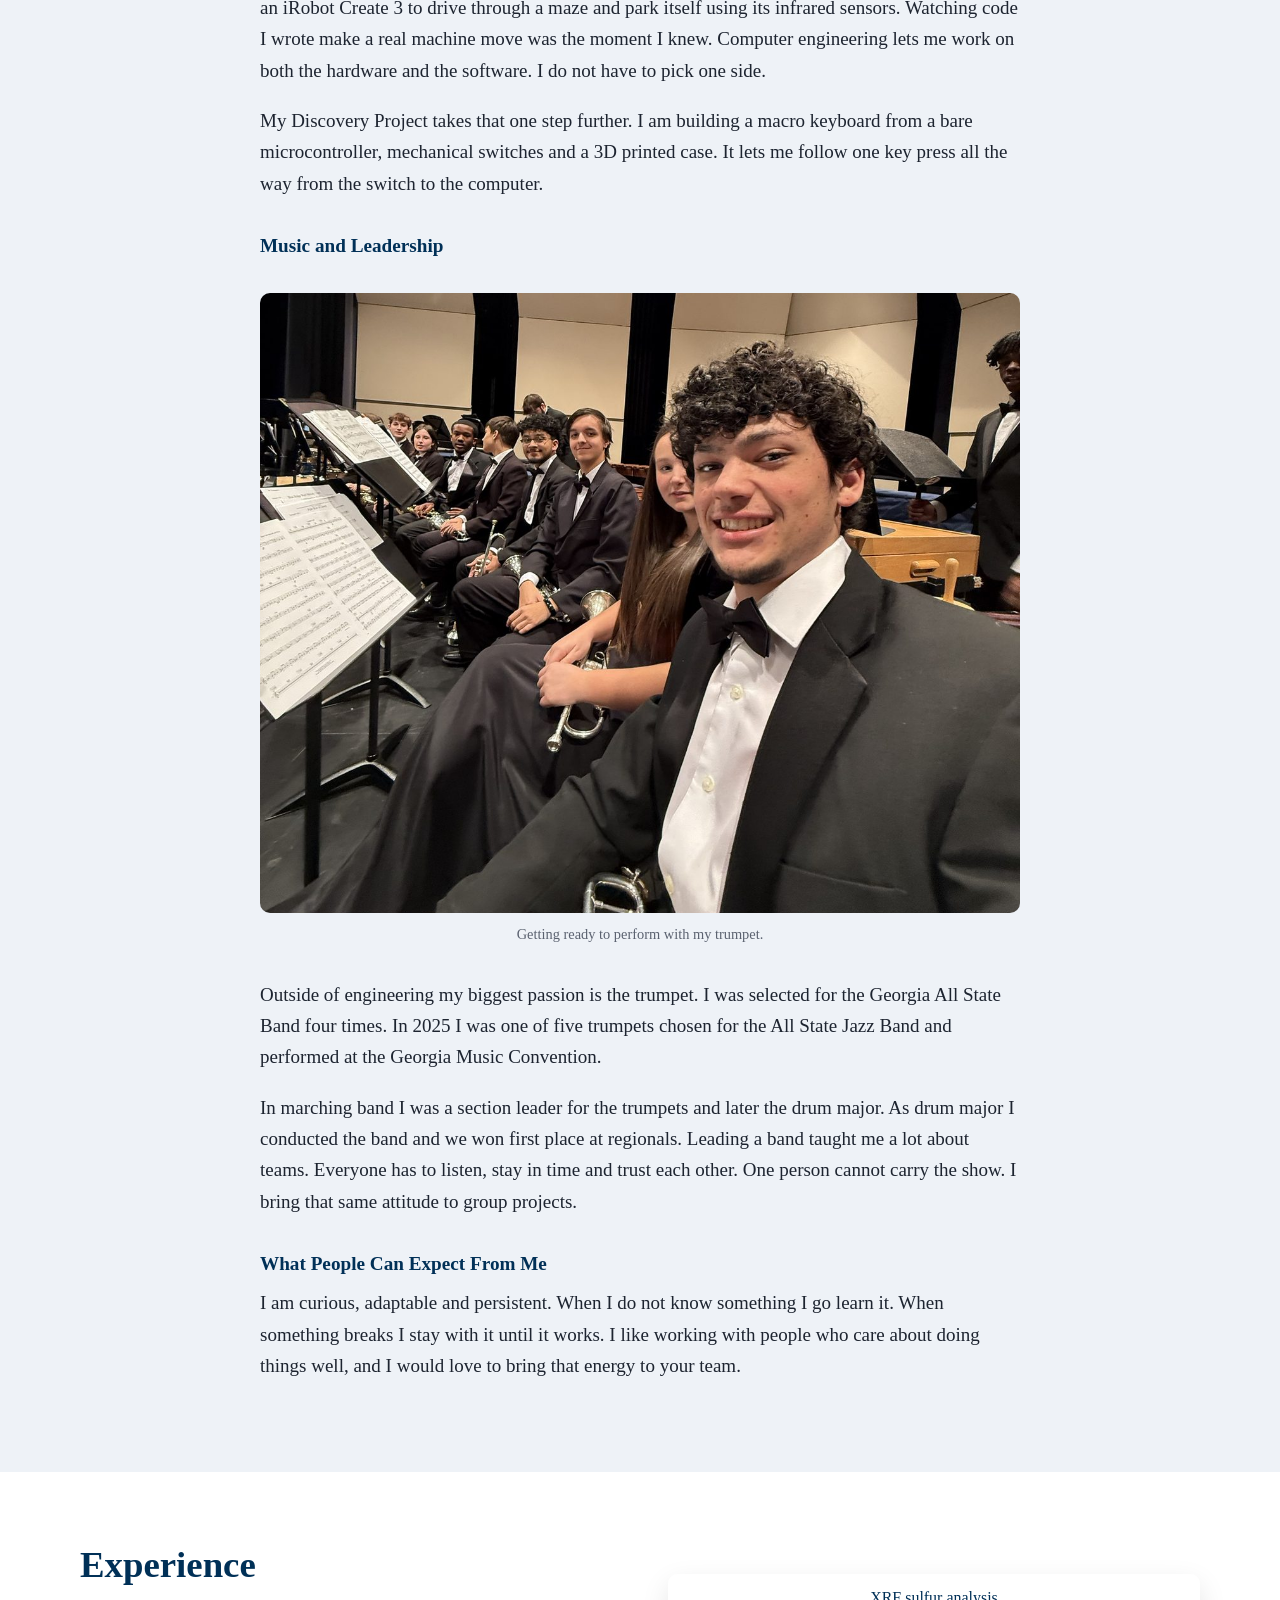
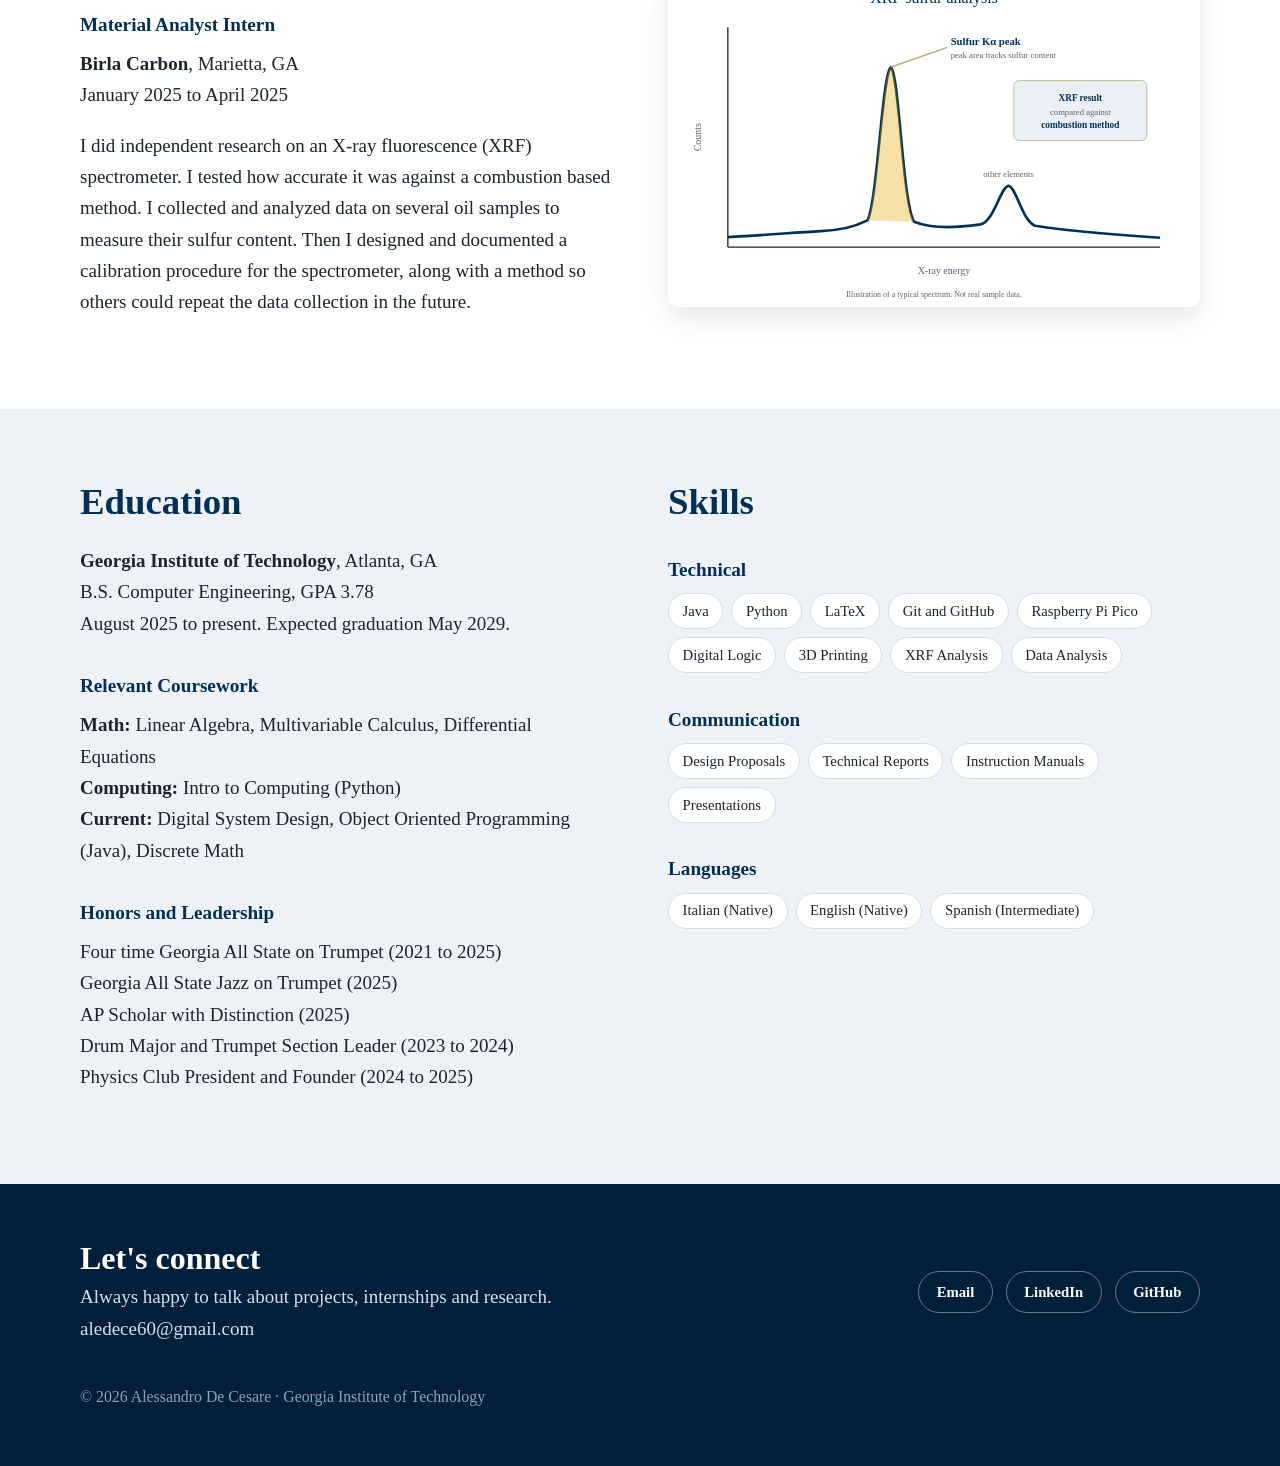
==== commit 76572d79: "Mark macropad as in progress, add XRF and robotics stories, Times New Roman Shorter Discovery Projec" ====
--- a/about.html
+++ b/about.html
@@ -4,9 +4,6 @@
   <meta charset="utf-8">
   <meta name="viewport" content="width=device-width, initial-scale=1">
   <title>About Me | Alessandro De Cesare</title>
-  <link rel="preconnect" href="https://fonts.googleapis.com">
-  <link rel="preconnect" href="https://fonts.gstatic.com" crossorigin>
-  <link href="https://fonts.googleapis.com/css2?family=DM+Serif+Display&family=DM+Sans:wght@400;500;700&display=swap" rel="stylesheet">
   <link rel="stylesheet" href="css/style.css">
 </head>
 <body>
@@ -34,7 +31,7 @@
       <p>I have always wanted to know how things work on the inside. In high school that curiosity pulled me toward physics. I liked it so much that I founded a physics club at my school. We met every other week to talk about ideas that did not fit in class. I also set the club up so it could keep going after I graduated.</p>
       <p>Before college I got to see engineering up close. As a material analyst intern at Birla Carbon I studied an X-ray fluorescence spectrometer. I ran tests, compared its results to another method and wrote a calibration procedure. I saw how much depends on the link between an instrument, the software that reads it and the person who understands the data.</p>
       <p>At Georgia Tech I found the place where all of that comes together. In my first year I programmed an iRobot Create 3 to drive through a maze and park itself using its infrared sensors. Watching code I wrote make a real machine move was the moment I knew. Computer engineering lets me work on both the hardware and the software. I do not have to pick one side.</p>
-      <p>My Discovery Project took that one step further. I built a macro keyboard from a bare microcontroller, mechanical switches and a 3D printed case. I could trace one key press all the way from the switch to the computer. That project made me sure I picked the right major.</p>
+      <p>My Discovery Project takes that one step further. I am building a macro keyboard from a bare microcontroller, mechanical switches and a 3D printed case. It lets me follow one key press all the way from the switch to the computer.</p>
 
       <h3>Music and Leadership</h3>
       <figure>
--- a/css/style.css
+++ b/css/style.css
@@ -12,16 +12,16 @@
   --todo: #ffe3e3;
   --radius: 10px;
   --max: 1120px;
-  --head: "DM Serif Display", Georgia, serif;
-  --body: "DM Sans", "Segoe UI", sans-serif;
+  --head: "Times New Roman", Times, serif;
+  --body: "Times New Roman", Times, serif;
 }
 
 * { box-sizing: border-box; }
 html { scroll-behavior: smooth; }
-body { margin: 0; font-family: var(--body); color: var(--ink); background: var(--white); line-height: 1.7; font-size: 17px; }
+body { margin: 0; font-family: var(--body); color: var(--ink); background: var(--white); line-height: 1.65; font-size: 19px; }
 img { max-width: 100%; display: block; }
 a { color: var(--navy); }
-h1, h2 { font-family: var(--head); font-weight: 400; color: var(--navy); line-height: 1.15; }
+h1, h2 { font-family: var(--head); font-weight: 700; color: var(--navy); line-height: 1.15; }
 h2 { font-size: 2.3rem; margin: 0 0 .6em; }
 h3 { font-family: var(--body); font-weight: 700; color: var(--navy); font-size: 1.2rem; margin: 1.6em 0 .4em; }
 p { margin: 0 0 1em; }
@@ -32,10 +32,10 @@
 /* ---------- Header: name on the left, menu on the right ---------- */
 .site-header { background: var(--navy); position: sticky; top: 0; z-index: 10; }
 .nav { max-width: var(--max); margin: 0 auto; display: flex; align-items: center; justify-content: space-between; gap: 1.5rem; padding: .9rem 1.5rem; flex-wrap: wrap; }
-.nav-brand { font-family: var(--head); font-size: 1.45rem; color: var(--white); text-decoration: none; }
+.nav-brand { font-family: var(--head); font-size: 1.5rem; font-weight: 700; color: var(--white); text-decoration: none; }
 .nav-brand span { color: var(--gold); }
 .nav-links { display: flex; align-items: center; gap: .4rem; }
-.nav-links a { color: #d7e0ea; text-decoration: none; font-size: .95rem; font-weight: 500; padding: .45rem .85rem; border-radius: 99px; }
+.nav-links a { color: #d7e0ea; text-decoration: none; font-size: 1.05rem; font-weight: 400; padding: .45rem .85rem; border-radius: 99px; }
 .nav-links a:hover { color: var(--white); background: rgba(255,255,255,.08); }
 .nav-links a.active { color: var(--navy); background: var(--white); font-weight: 700; }
 .nav-links a.cta { border: 1.5px solid var(--gold-deep); color: var(--gold-deep); margin-left: .4rem; }
@@ -72,7 +72,7 @@
 .section-head h2 { margin: 0; }
 
 .btn-row { display: flex; flex-wrap: wrap; gap: .8rem; justify-content: center; }
-.btn { display: inline-block; border: 1.5px solid var(--navy); color: var(--navy); background: transparent; text-decoration: none; font-weight: 700; font-size: .95rem; padding: .7rem 1.4rem; border-radius: 99px; transition: background .15s, color .15s; }
+.btn { display: inline-block; border: 1.5px solid var(--navy); color: var(--navy); background: transparent; text-decoration: none; font-weight: 700; font-size: 1.02rem; padding: .7rem 1.4rem; border-radius: 99px; transition: background .15s, color .15s; }
 .btn:hover { background: var(--navy); color: var(--white); }
 .btn.solid { background: var(--gold); border-color: var(--gold); color: var(--navy-dark); }
 .btn.solid:hover { background: var(--gold-deep); border-color: var(--gold-deep); }
@@ -83,7 +83,7 @@
 .tiles { display: grid; grid-template-columns: repeat(4, 1fr); gap: 1.2rem; }
 .tile { display: block; text-decoration: none; color: var(--ink); background: var(--white); border: 1px solid var(--line); border-radius: var(--radius); padding: 1.5rem 1.4rem; transition: transform .15s, box-shadow .15s, border-color .15s; }
 .tile:hover { transform: translateY(-3px); box-shadow: 0 12px 30px rgba(0,48,87,.12); border-color: var(--gold-deep); }
-.tile .num { font-family: var(--head); font-size: 1.6rem; color: var(--gold-deep); }
+.tile .num { font-family: var(--head); font-size: 1.6rem; font-weight: 700; color: var(--gold-deep); }
 .tile strong { display: block; font-size: 1.15rem; color: var(--navy); margin: .2rem 0 .3rem; }
 .tile p { color: var(--muted); font-size: .95rem; margin: 0; }
 .tile .arrow { display: inline-block; margin-top: .8rem; font-weight: 700; color: var(--navy); }
@@ -97,10 +97,10 @@
 .cards { display: grid; grid-template-columns: repeat(auto-fit, minmax(280px, 1fr)); gap: 1.8rem; }
 .card { background: var(--white); border: 1px solid var(--line); border-radius: var(--radius); overflow: hidden; display: flex; flex-direction: column; transition: box-shadow .15s; }
 .card:hover { box-shadow: 0 12px 30px rgba(0,48,87,.1); }
-.card img { width: 100%; aspect-ratio: 16 / 10; object-fit: cover; background: var(--tint); }
-.card img[src$='.jpg'] { object-position: center 40%; }
+.card img { width: 100%; aspect-ratio: 4 / 3; object-fit: cover; background: var(--tint); }
+.card img[src$='.svg'] { object-fit: contain; padding: .5rem; }
 .card-body { padding: 1.4rem 1.5rem 1.6rem; display: flex; flex-direction: column; flex: 1; }
-.card-body h3 { margin-top: .2rem; font-family: var(--head); font-weight: 400; font-size: 1.5rem; }
+.card-body h3 { margin-top: .2rem; font-size: 1.45rem; }
 .card-body p { color: var(--muted); }
 .card-body .btn { align-self: flex-start; margin-top: auto; }
 .tag { display: inline-block; font-size: .78rem; background: var(--tint); color: var(--navy); padding: .2rem .7rem; border-radius: 99px; margin: 0 .3rem .5rem 0; font-weight: 700; }
@@ -156,3 +156,5 @@
   .resume-frame { height: 600px; }
 }
 @media (max-width: 520px) { .tiles { grid-template-columns: 1fr; } }
+.section.alt .tag:not(.feature) { background: var(--white); }
+.cards { align-items: start; }
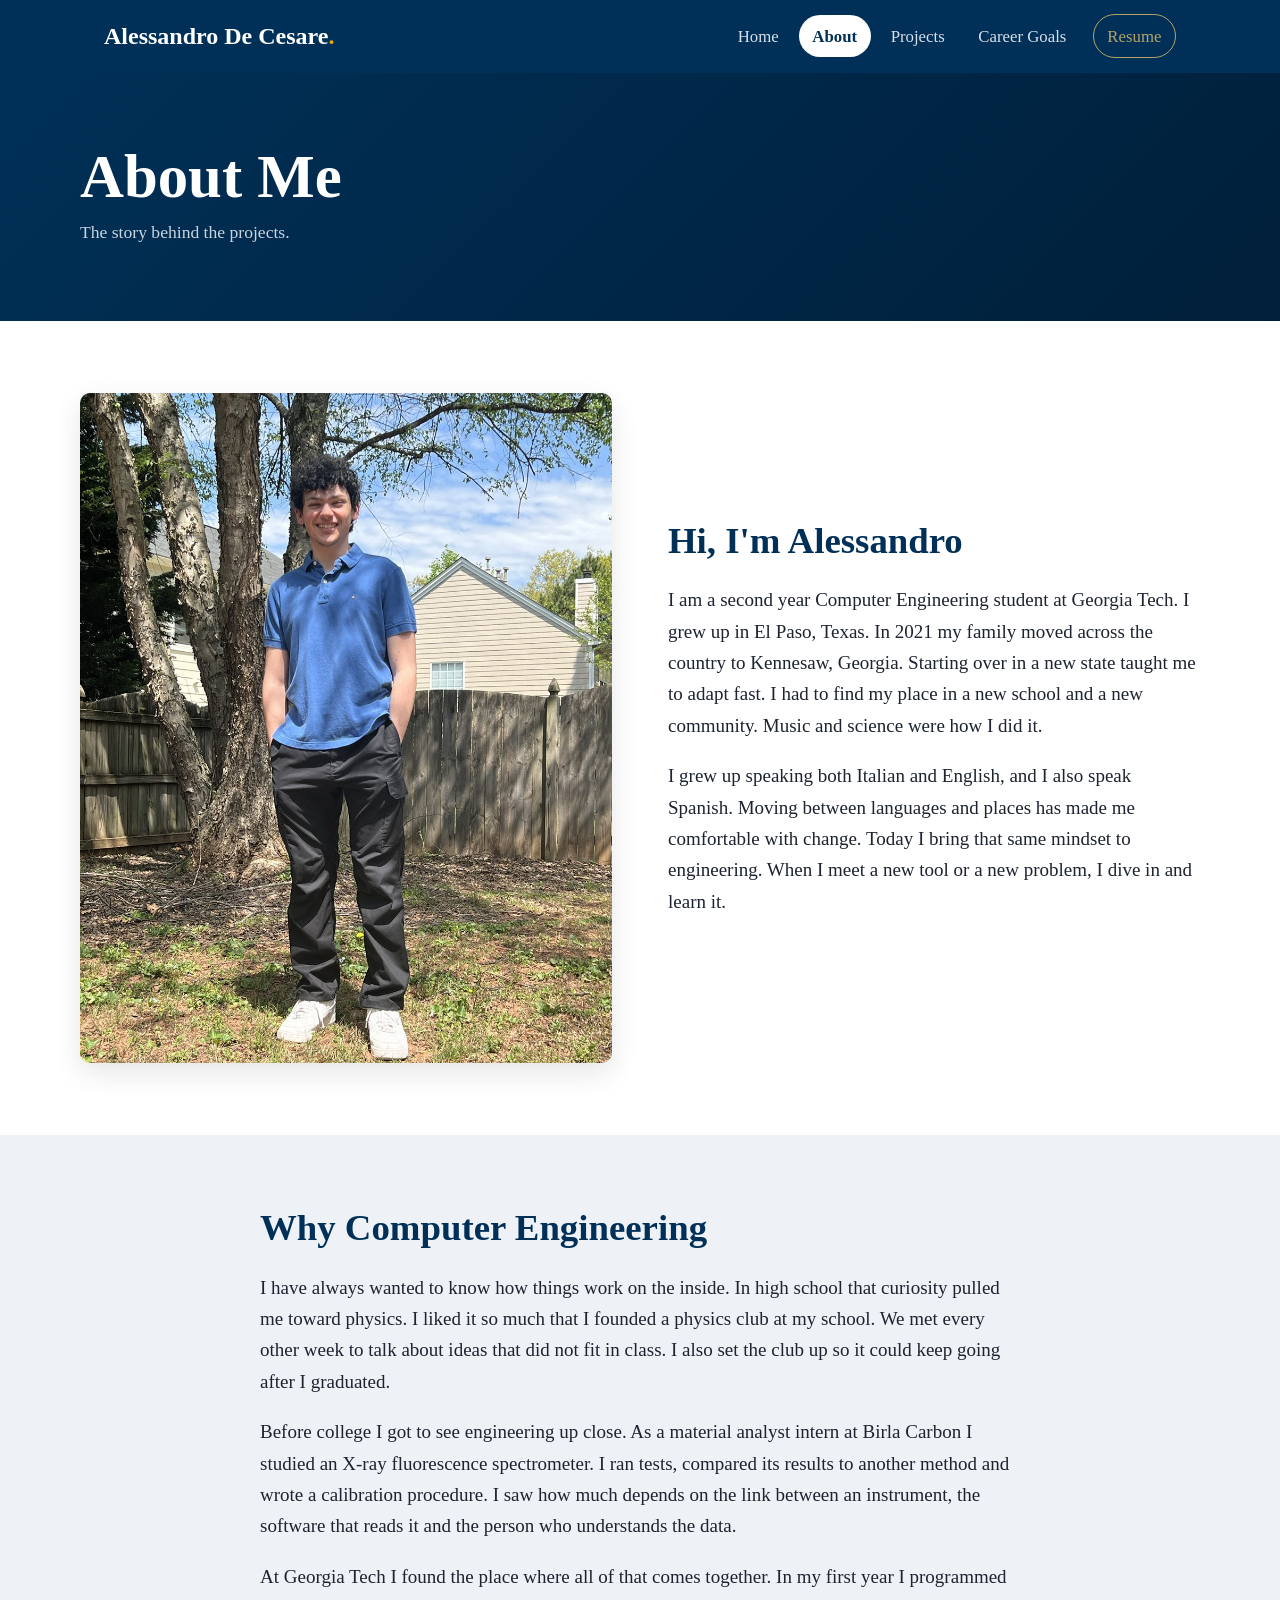
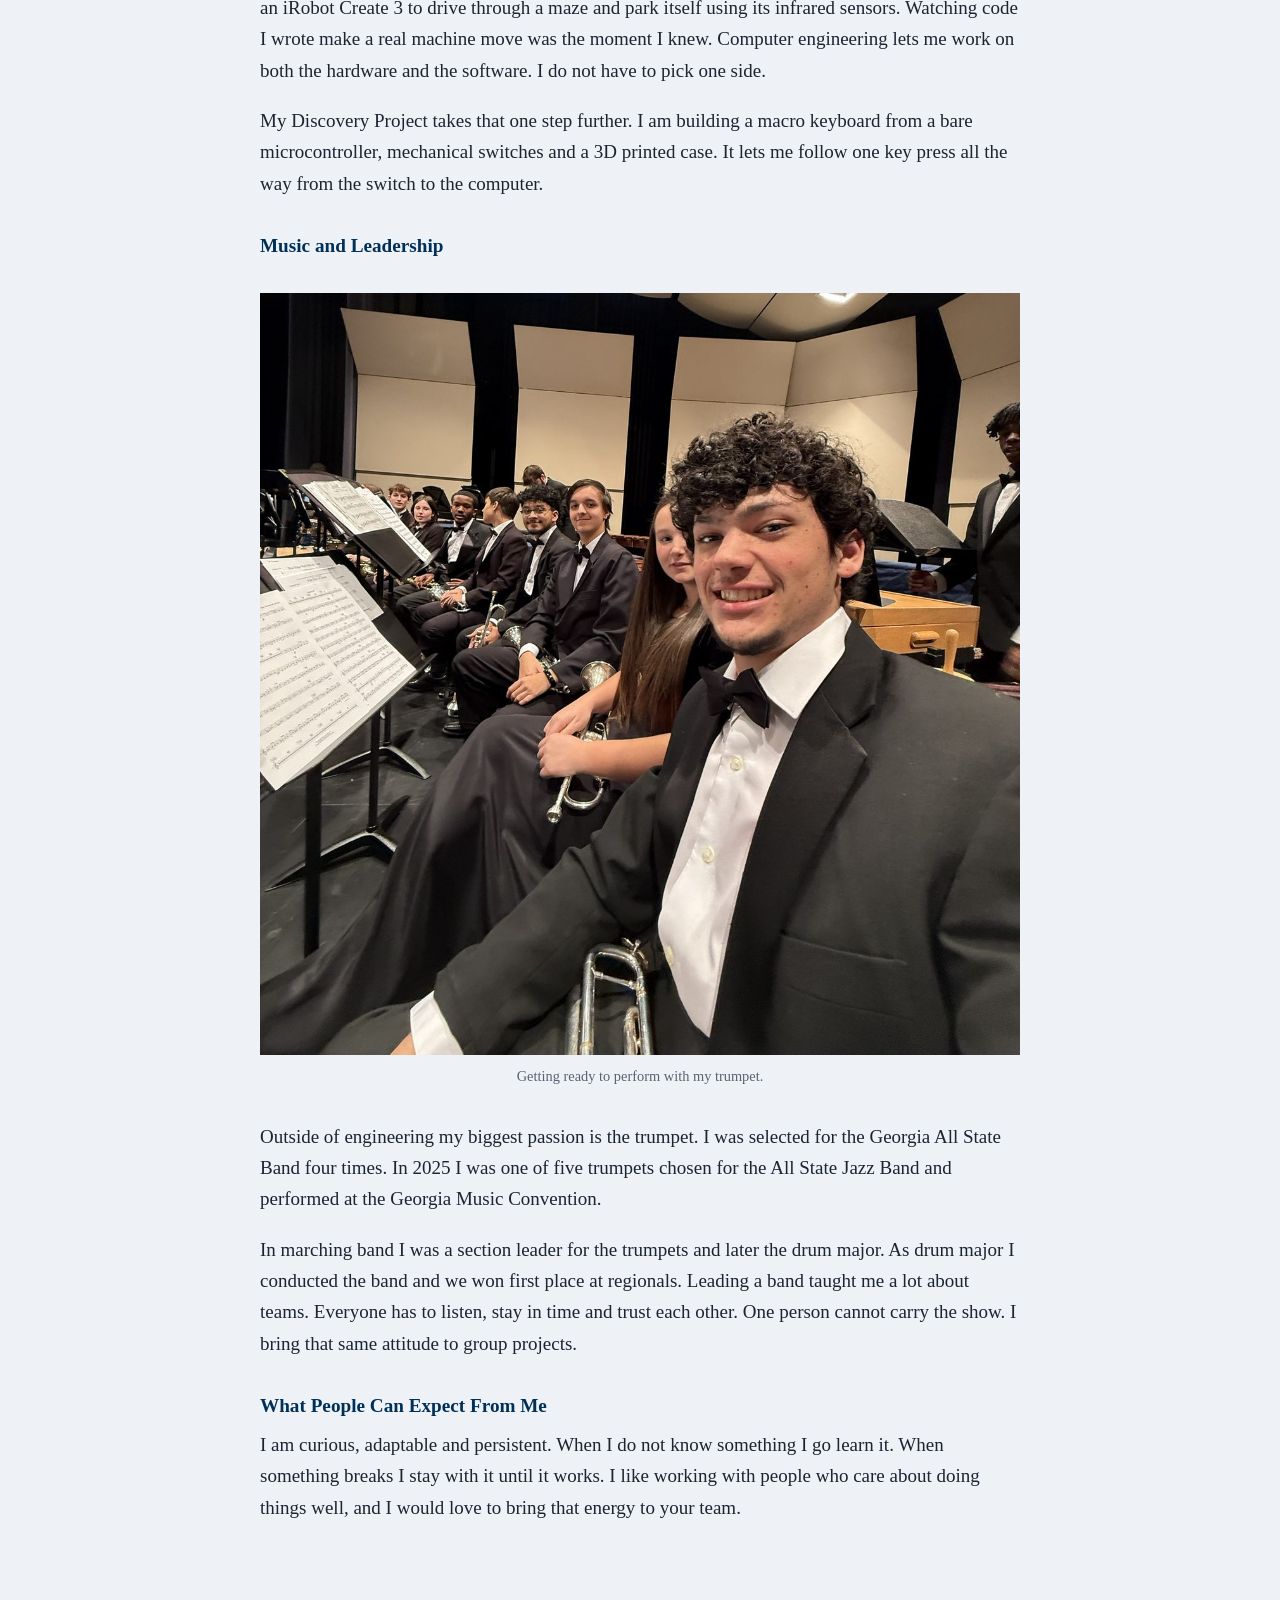
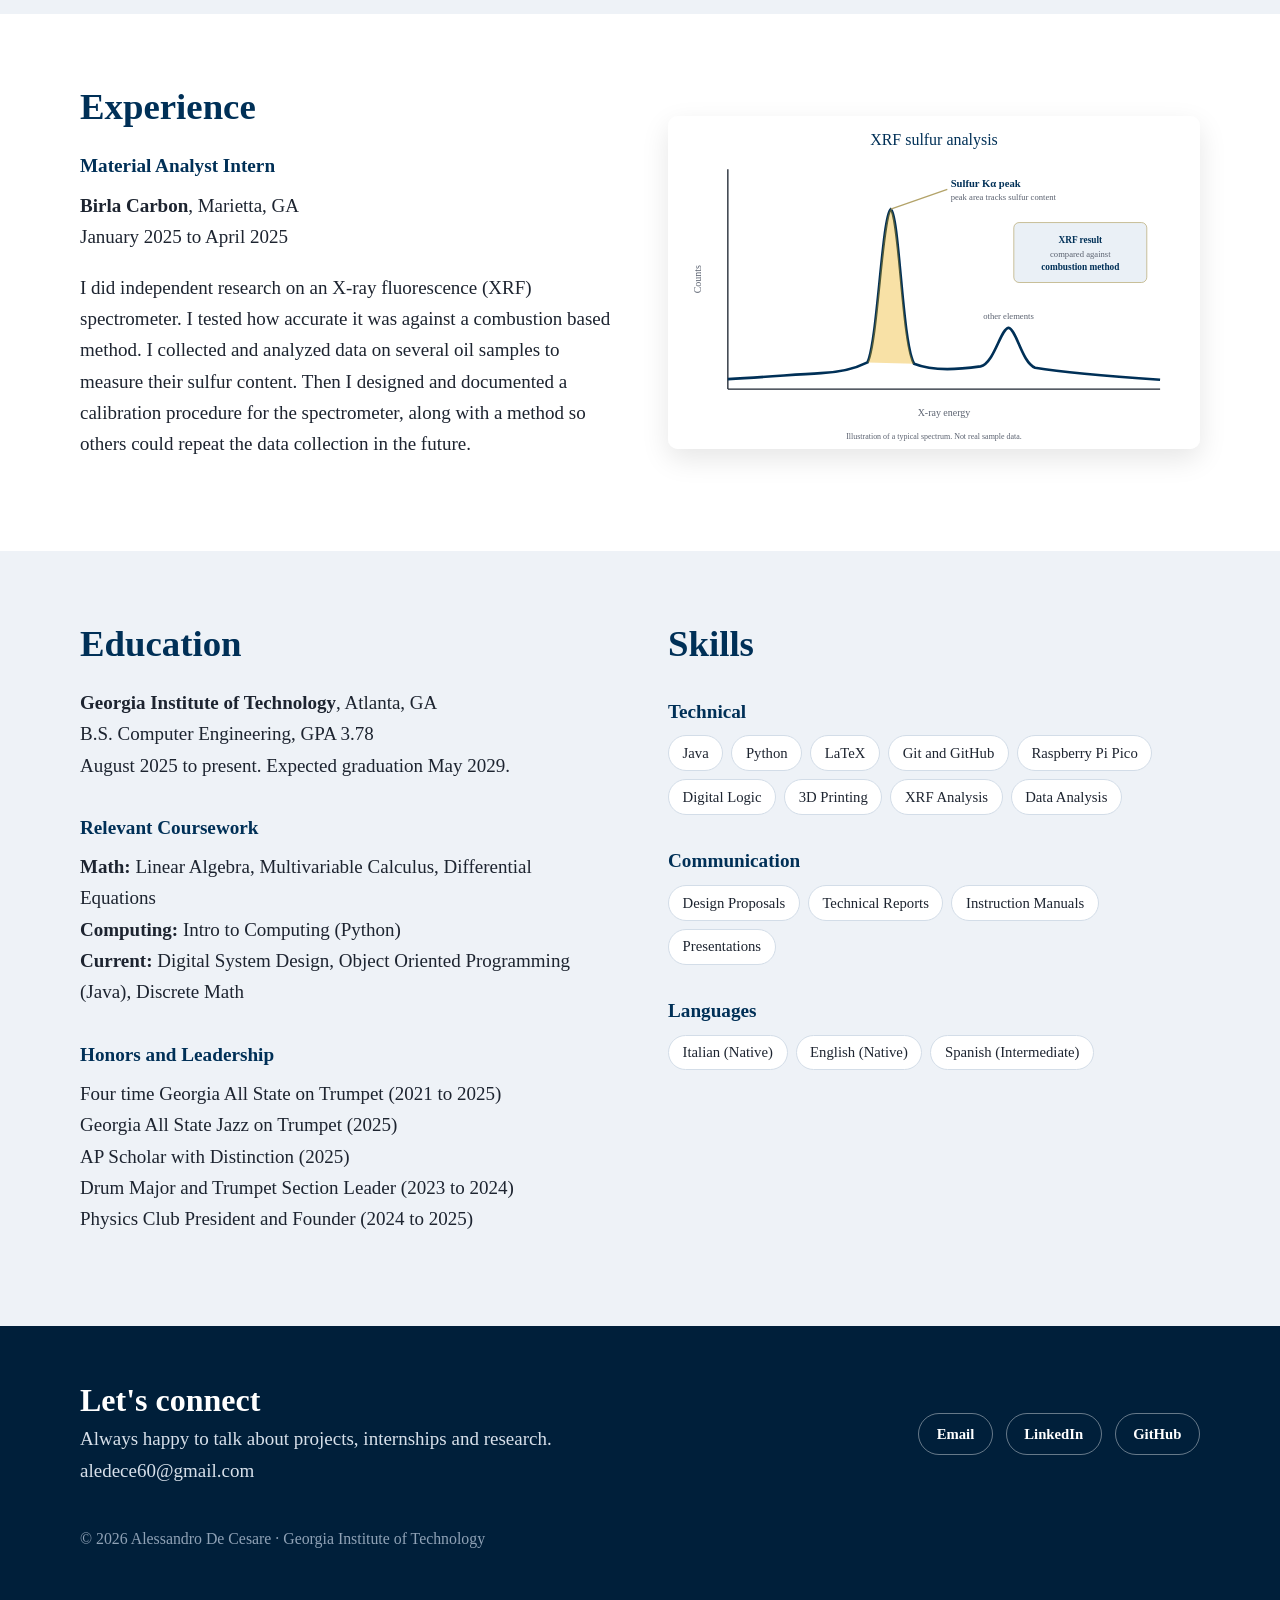
==== commit 42b9e7e9: "Add XRF and Robotics project pages with interactive maze walkthrough Short project cards with Read m" ====
--- a/about.html
+++ b/about.html
@@ -4,7 +4,7 @@
   <meta charset="utf-8">
   <meta name="viewport" content="width=device-width, initial-scale=1">
   <title>About Me | Alessandro De Cesare</title>
-  <link rel="stylesheet" href="css/style.css">
+  <link rel="stylesheet" href="css/style.css?v=4">
 </head>
 <body>
   <header class="site-header"></header>
@@ -16,7 +16,7 @@
 
   <section class="section">
     <div class="container split">
-      <img src="assets/img/about-photo.jpg" alt="Photo of Alessandro De Cesare">
+      <img src="assets/img/about-photo.jpg?v=4" alt="Photo of Alessandro De Cesare">
       <div>
         <h2>Hi, I'm Alessandro</h2>
         <p>I am a second year Computer Engineering student at Georgia Tech. I grew up in El Paso, Texas. In 2021 my family moved across the country to Kennesaw, Georgia. Starting over in a new state taught me to adapt fast. I had to find my place in a new school and a new community. Music and science were how I did it.</p>
@@ -35,7 +35,7 @@
 
       <h3>Music and Leadership</h3>
       <figure>
-        <img src="assets/img/band-photo.jpg" alt="Alessandro in concert dress with his trumpet before a performance">
+        <img src="assets/img/band-photo.jpg?v=4" alt="Alessandro in concert dress with his trumpet before a performance">
         <figcaption>Getting ready to perform with my trumpet.</figcaption>
       </figure>
       <p>Outside of engineering my biggest passion is the trumpet. I was selected for the Georgia All State Band four times. In 2025 I was one of five trumpets chosen for the All State Jazz Band and performed at the Georgia Music Convention.</p>
@@ -48,7 +48,7 @@
 
   <section class="section">
     <div class="container split reverse">
-      <img src="assets/img/xrf.svg" alt="Illustration of an XRF spectrum with a sulfur peak">
+      <img src="assets/img/xrf.svg?v=4" alt="Illustration of an XRF spectrum with a sulfur peak">
       <div>
         <h2>Experience</h2>
         <h3 style="margin-top:0">Material Analyst Intern</h3>
@@ -89,6 +89,6 @@
   </section>
 
   <footer class="site-footer"></footer>
-  <script src="js/site.js"></script>
+  <script src="js/site.js?v=4"></script>
 </body>
 </html>
--- a/css/style.css
+++ b/css/style.css
@@ -158,3 +158,15 @@
 @media (max-width: 520px) { .tiles { grid-template-columns: 1fr; } }
 .section.alt .tag:not(.feature) { background: var(--white); }
 .cards { align-items: start; }
+
+/* Maze walkthrough on the robotics page */
+.maze-demo { background: var(--white); border: 1px solid var(--line); border-radius: var(--radius); padding: 1.5rem; margin: 2rem 0; }
+.maze-panels { display: grid; grid-template-columns: 1fr 1fr; gap: 1.5rem; }
+.maze-title { text-align: center; font-weight: 700; color: var(--navy); margin-bottom: .3rem; }
+.maze-panels svg { width: 100%; height: auto; font-family: var(--body); }
+.maze-caption { min-height: 3.4em; margin: 1rem 0; text-align: center; }
+.maze-controls { display: flex; justify-content: center; align-items: center; gap: 1rem; }
+.maze-controls .btn { cursor: pointer; font-family: var(--body); }
+.maze-controls .btn:disabled { opacity: .35; cursor: default; }
+.maze-count { color: var(--muted); min-width: 7em; text-align: center; }
+@media (max-width: 600px) { .maze-panels { grid-template-columns: 1fr; } }
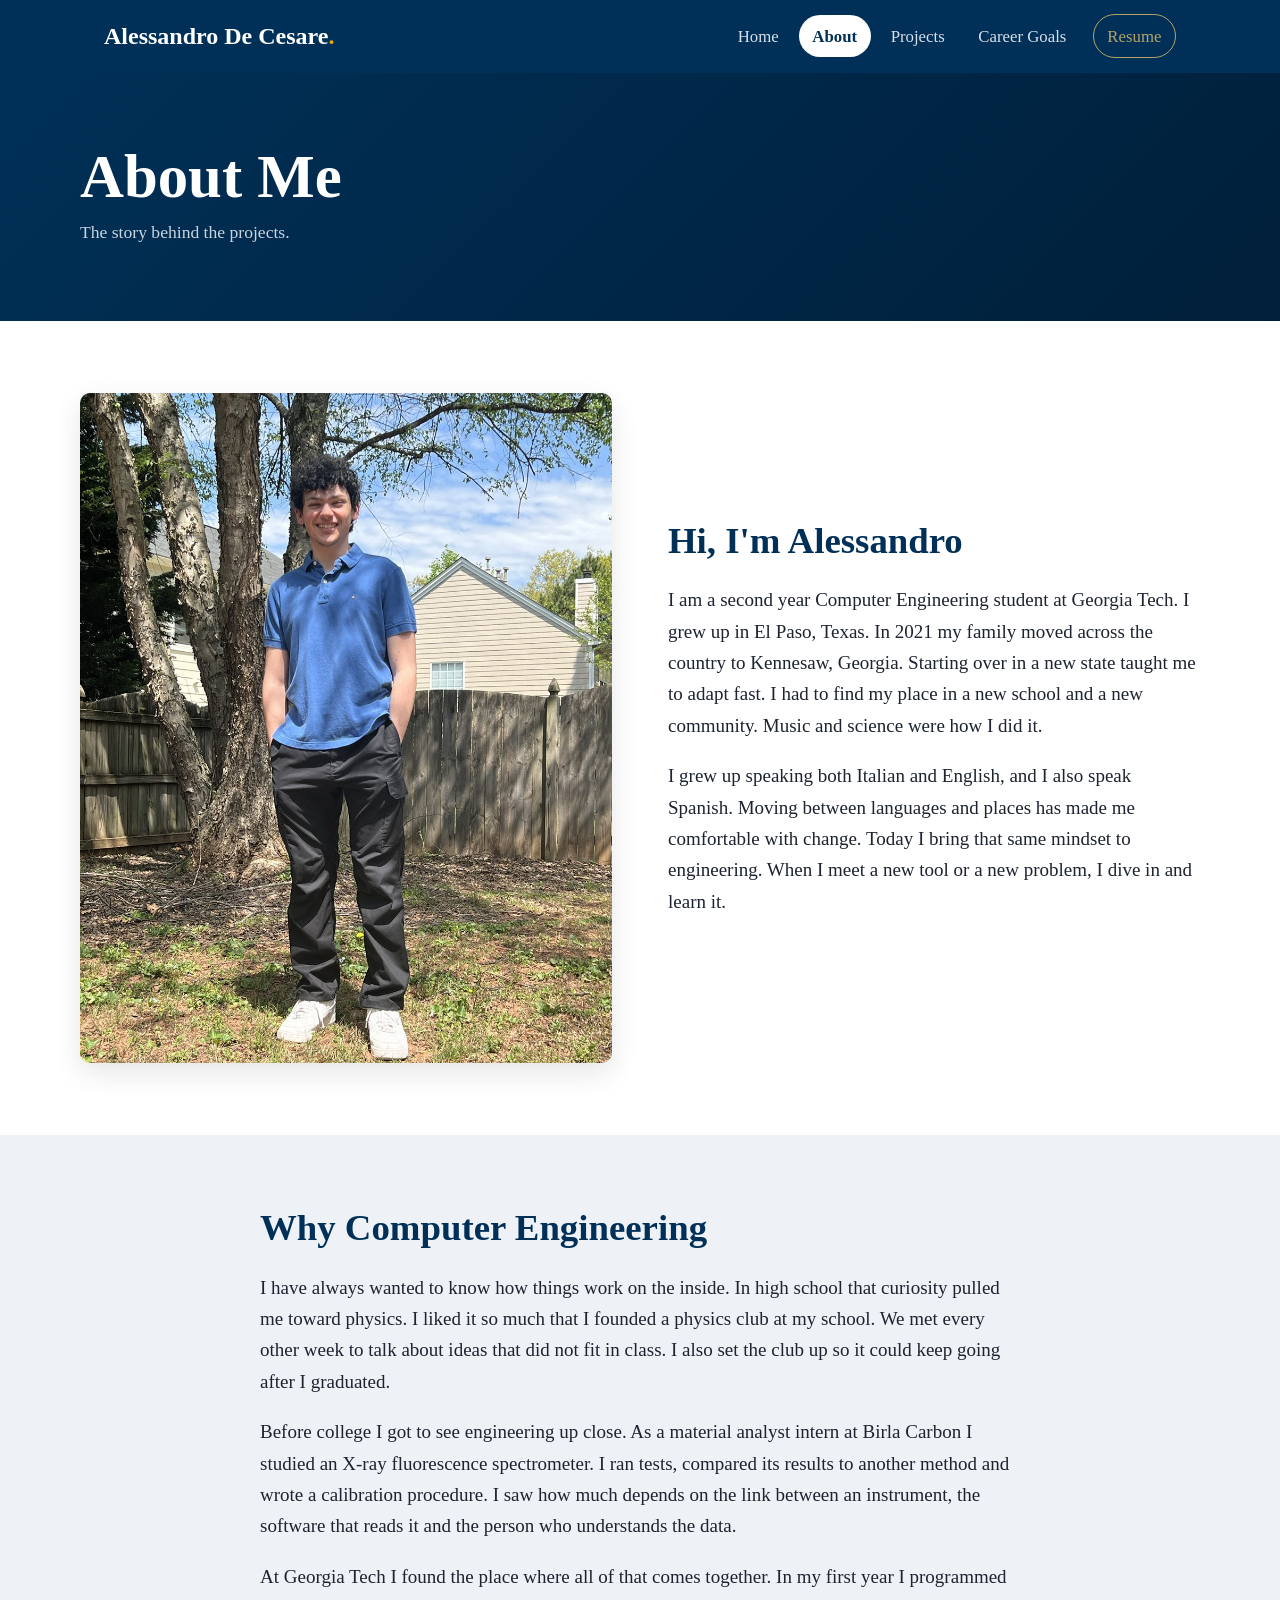
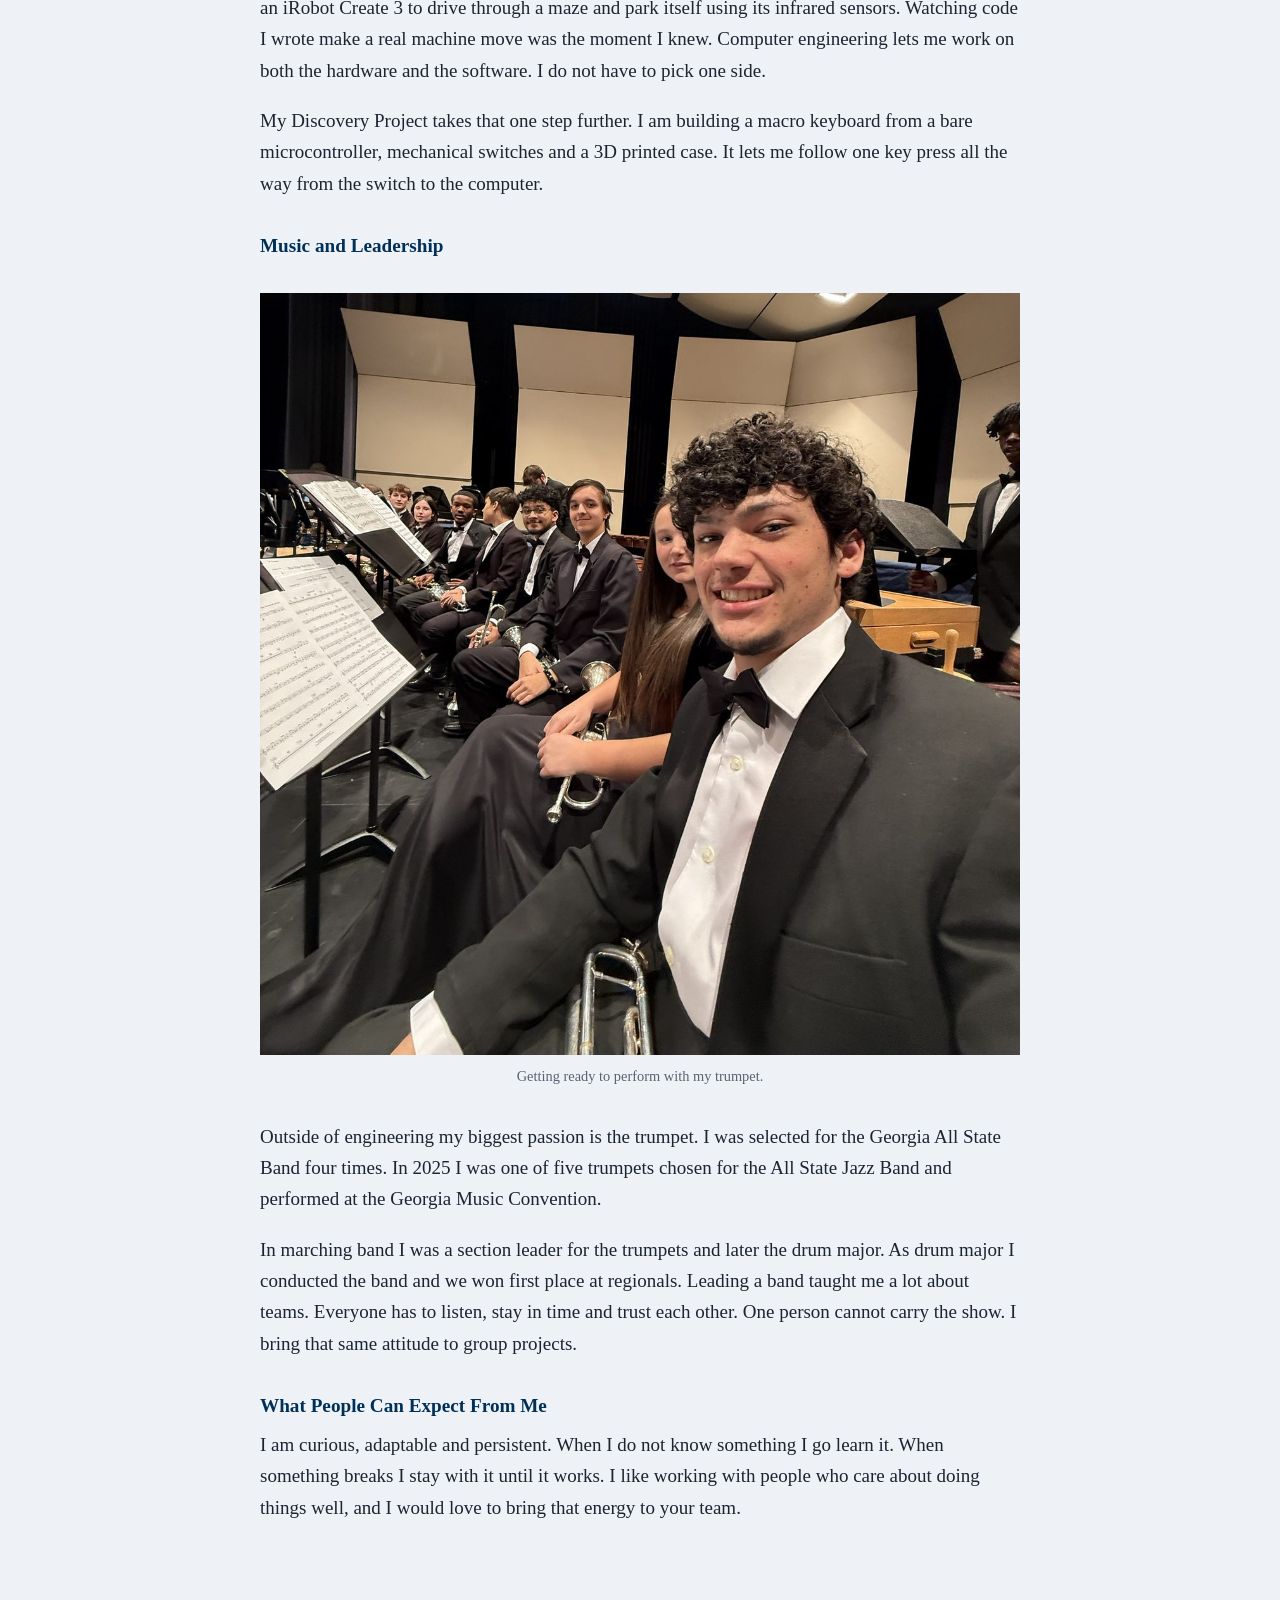
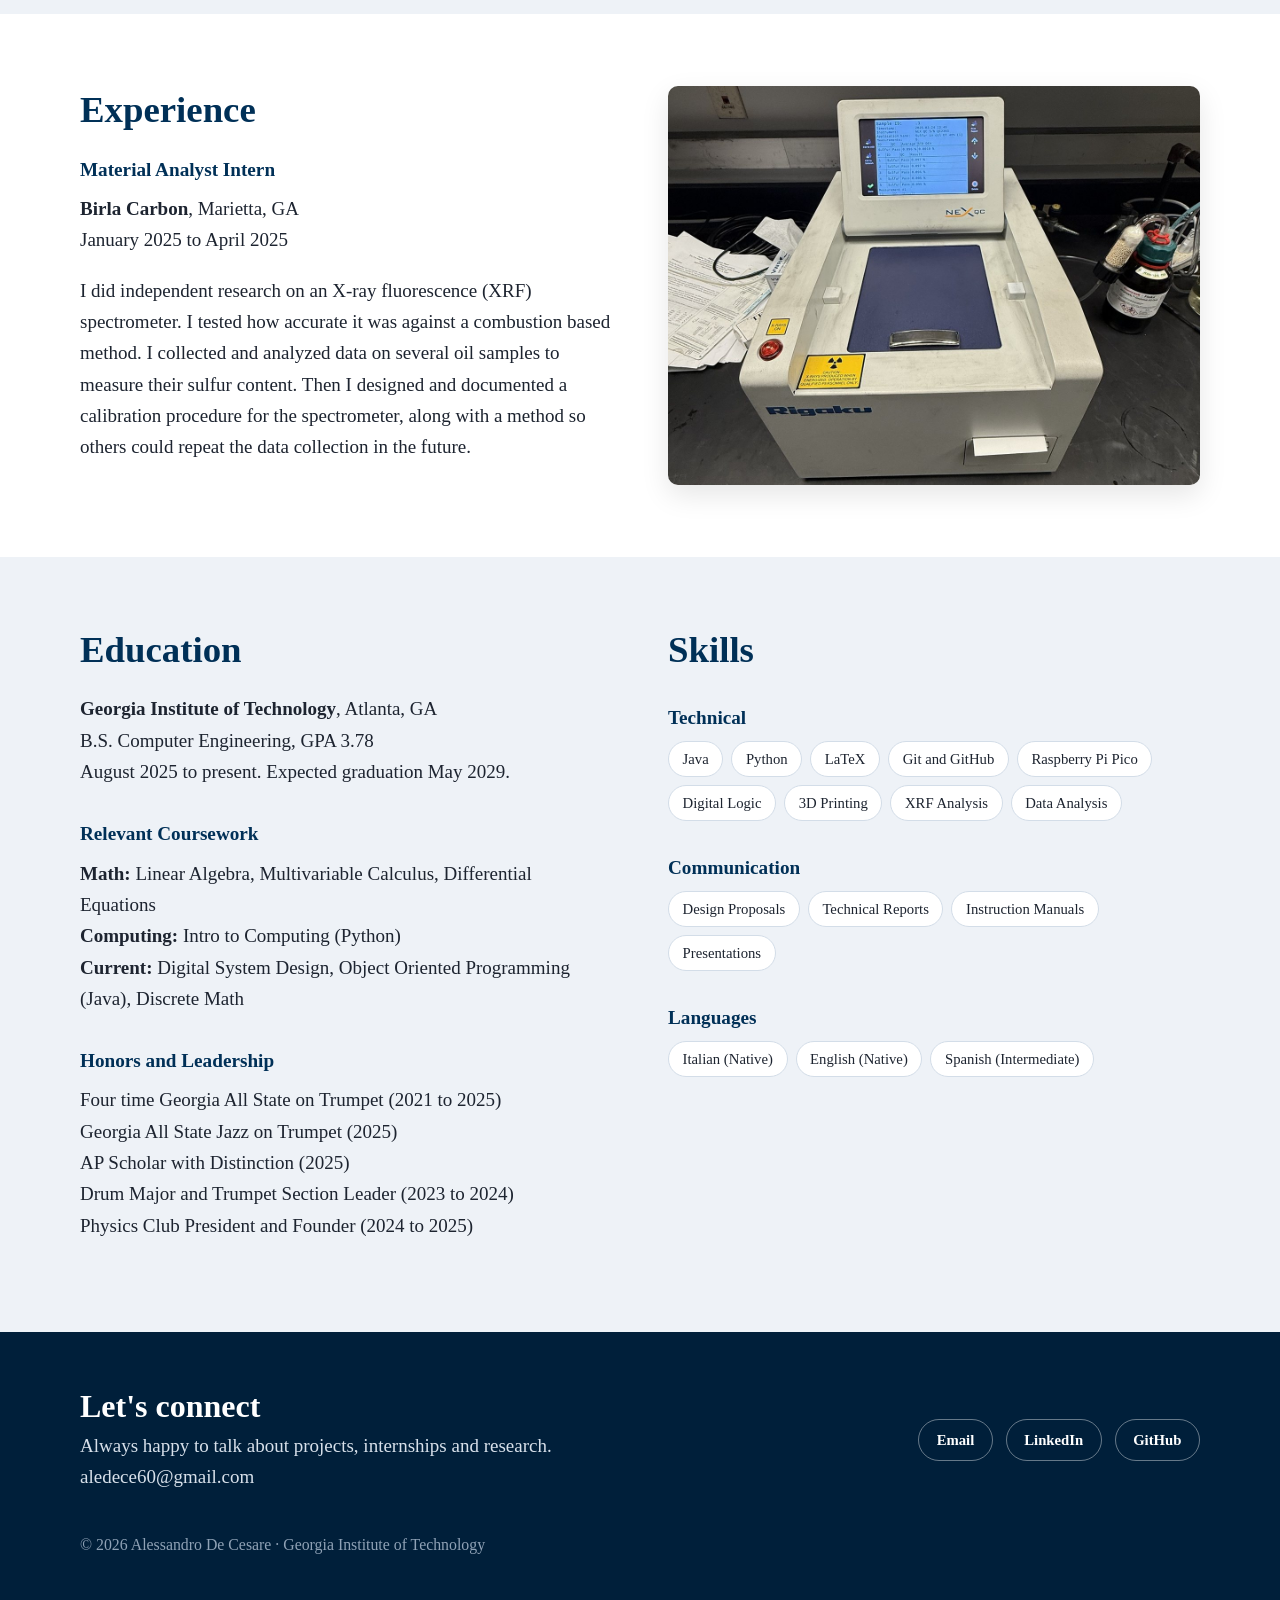
==== commit c8d2d558: "Use real XRF photo, maze card with iRobot, fix macropad next steps Co-Authored-By: Claude Opus 5.5 <" ====
--- a/about.html
+++ b/about.html
@@ -4,7 +4,7 @@
   <meta charset="utf-8">
   <meta name="viewport" content="width=device-width, initial-scale=1">
   <title>About Me | Alessandro De Cesare</title>
-  <link rel="stylesheet" href="css/style.css?v=4">
+  <link rel="stylesheet" href="css/style.css?v=5">
 </head>
 <body>
   <header class="site-header"></header>
@@ -16,7 +16,7 @@
 
   <section class="section">
     <div class="container split">
-      <img src="assets/img/about-photo.jpg?v=4" alt="Photo of Alessandro De Cesare">
+      <img src="assets/img/about-photo.jpg?v=5" alt="Photo of Alessandro De Cesare">
       <div>
         <h2>Hi, I'm Alessandro</h2>
         <p>I am a second year Computer Engineering student at Georgia Tech. I grew up in El Paso, Texas. In 2021 my family moved across the country to Kennesaw, Georgia. Starting over in a new state taught me to adapt fast. I had to find my place in a new school and a new community. Music and science were how I did it.</p>
@@ -35,7 +35,7 @@
 
       <h3>Music and Leadership</h3>
       <figure>
-        <img src="assets/img/band-photo.jpg?v=4" alt="Alessandro in concert dress with his trumpet before a performance">
+        <img src="assets/img/band-photo.jpg?v=5" alt="Alessandro in concert dress with his trumpet before a performance">
         <figcaption>Getting ready to perform with my trumpet.</figcaption>
       </figure>
       <p>Outside of engineering my biggest passion is the trumpet. I was selected for the Georgia All State Band four times. In 2025 I was one of five trumpets chosen for the All State Jazz Band and performed at the Georgia Music Convention.</p>
@@ -48,7 +48,7 @@
 
   <section class="section">
     <div class="container split reverse">
-      <img src="assets/img/xrf.svg?v=4" alt="Illustration of an XRF spectrum with a sulfur peak">
+      <img src="assets/img/xrf-photo.jpg?v=5" alt="The XRF analyzer I calibrated at Birla Carbon">
       <div>
         <h2>Experience</h2>
         <h3 style="margin-top:0">Material Analyst Intern</h3>
@@ -89,6 +89,6 @@
   </section>
 
   <footer class="site-footer"></footer>
-  <script src="js/site.js?v=4"></script>
+  <script src="js/site.js?v=5"></script>
 </body>
 </html>
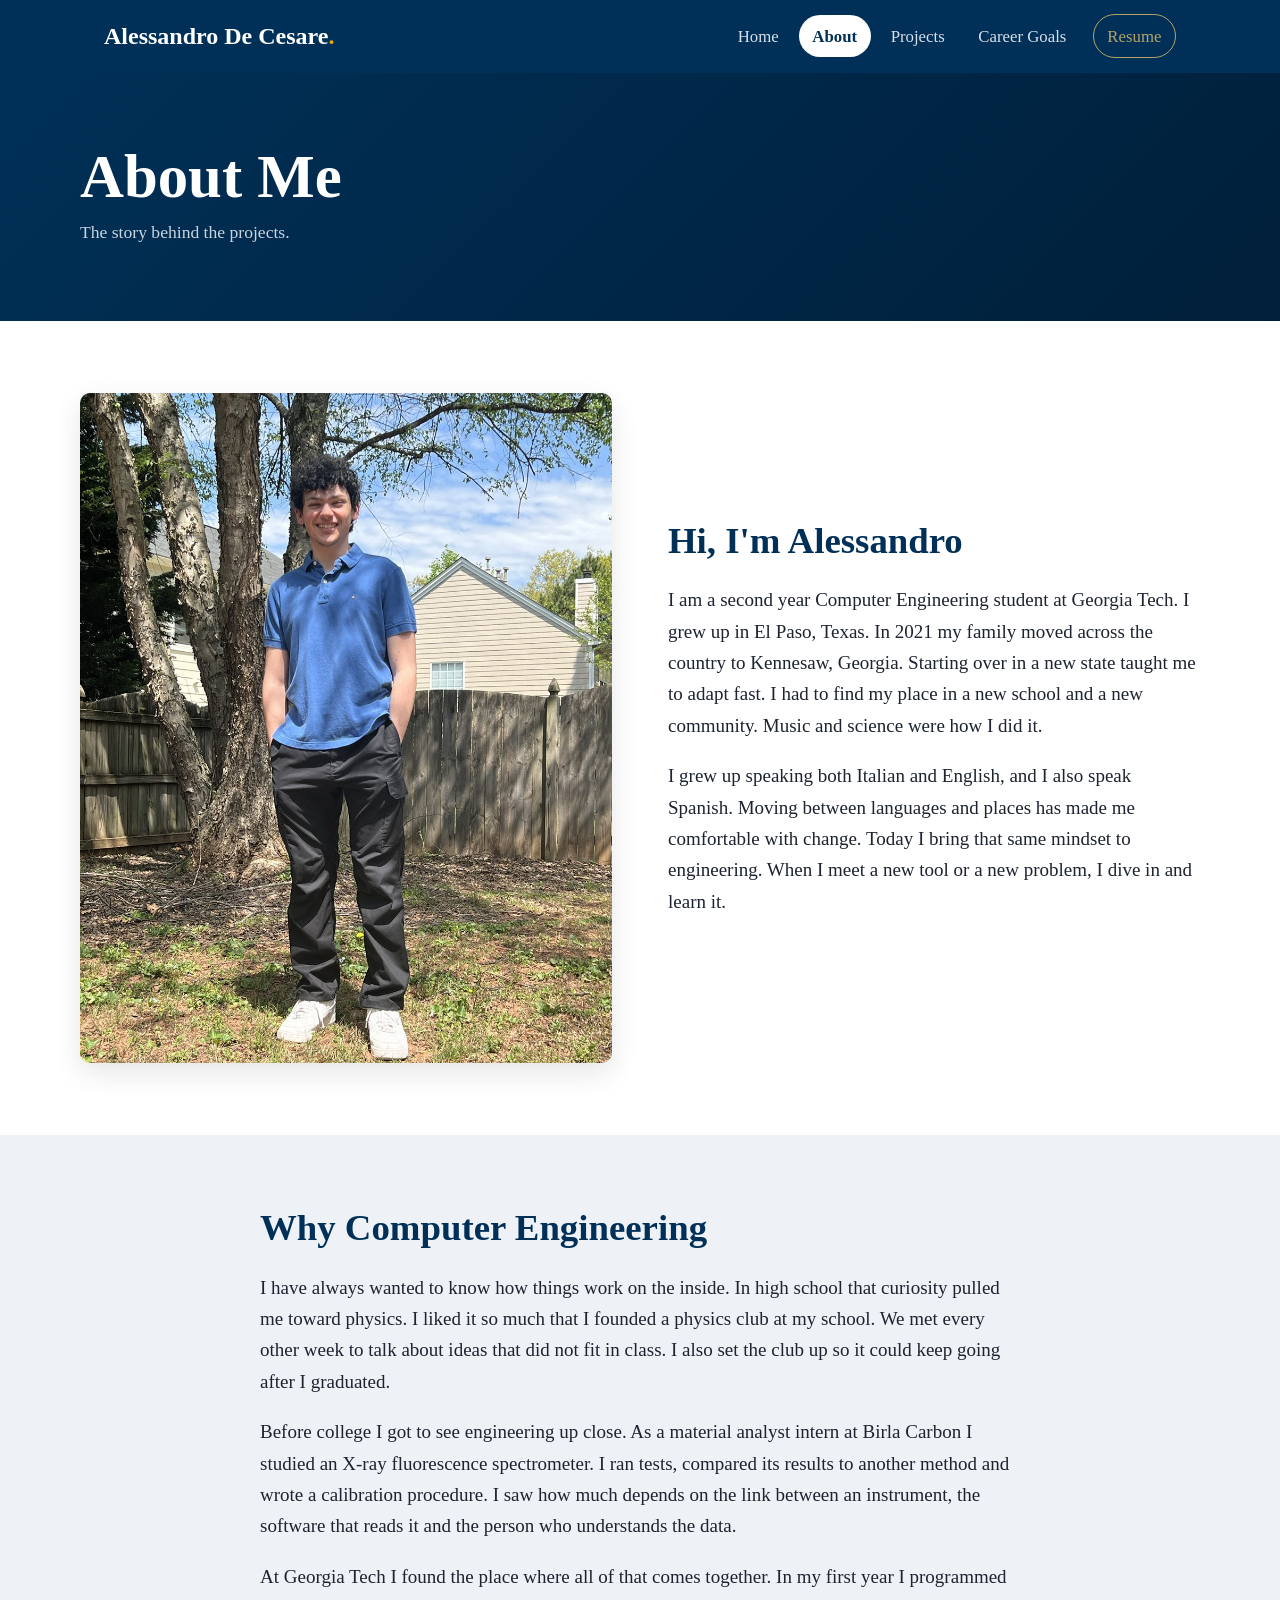
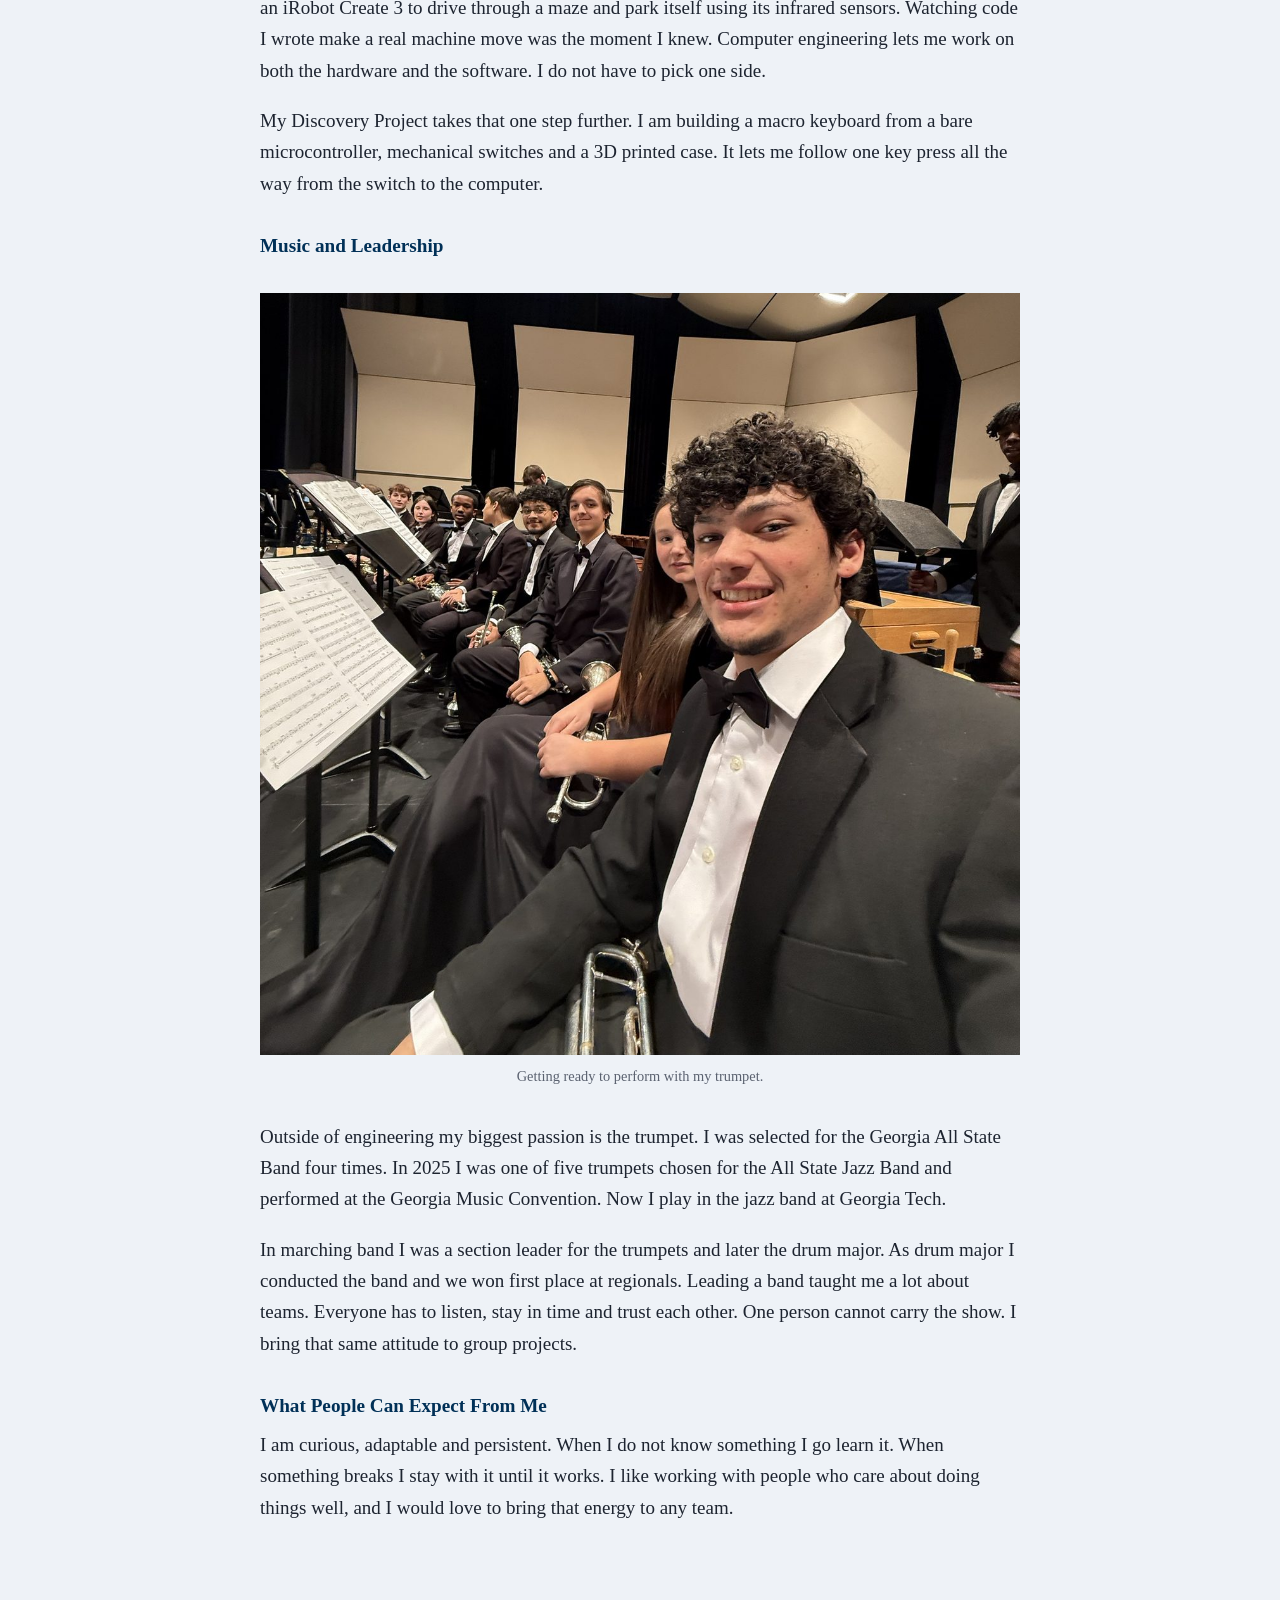
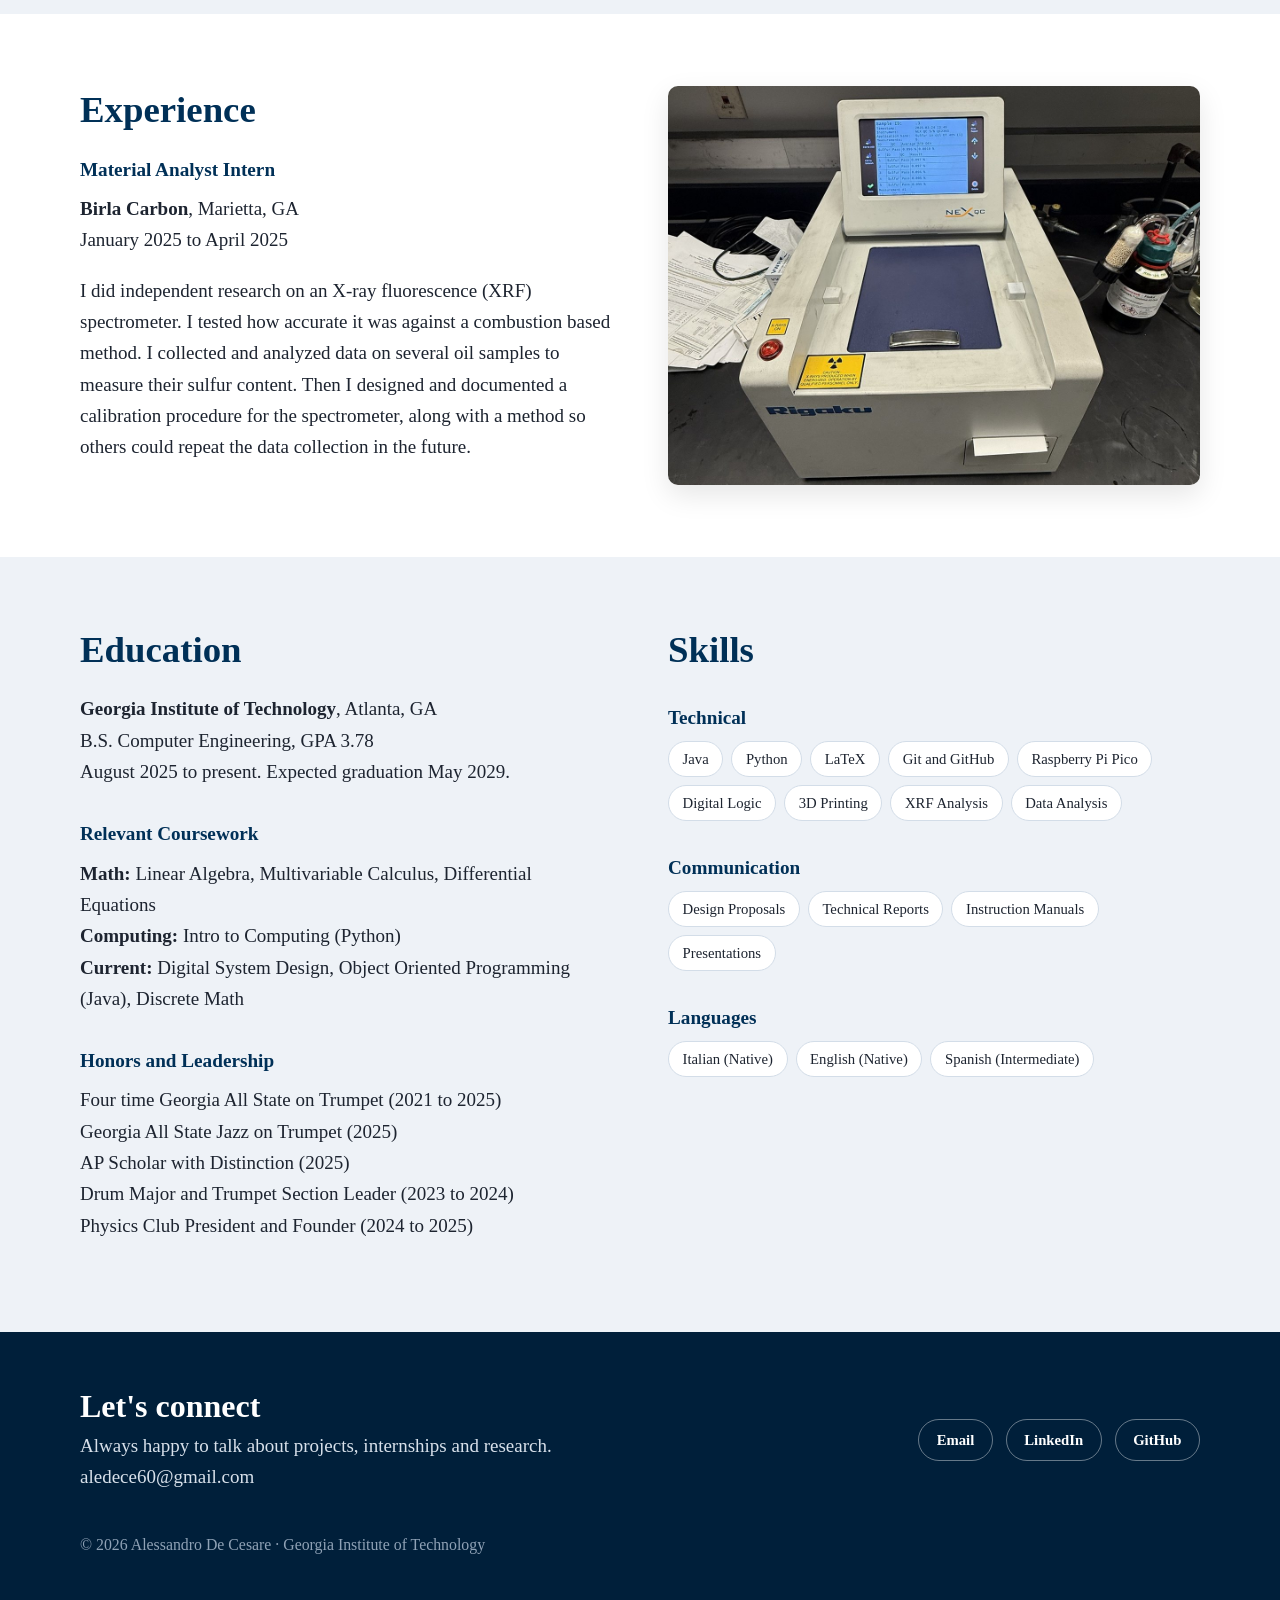
==== commit ad87fbab: "Add Georgia Tech jazz band, small wording fixes Co-Authored-By: Claude Opus 5.5 <noreply@anthropic.c" ====
--- a/about.html
+++ b/about.html
@@ -4,7 +4,7 @@
   <meta charset="utf-8">
   <meta name="viewport" content="width=device-width, initial-scale=1">
   <title>About Me | Alessandro De Cesare</title>
-  <link rel="stylesheet" href="css/style.css?v=5">
+  <link rel="stylesheet" href="css/style.css?v=7">
 </head>
 <body>
   <header class="site-header"></header>
@@ -16,7 +16,7 @@
 
   <section class="section">
     <div class="container split">
-      <img src="assets/img/about-photo.jpg?v=5" alt="Photo of Alessandro De Cesare">
+      <img src="assets/img/about-photo.jpg?v=7" alt="Photo of Alessandro De Cesare">
       <div>
         <h2>Hi, I'm Alessandro</h2>
         <p>I am a second year Computer Engineering student at Georgia Tech. I grew up in El Paso, Texas. In 2021 my family moved across the country to Kennesaw, Georgia. Starting over in a new state taught me to adapt fast. I had to find my place in a new school and a new community. Music and science were how I did it.</p>
@@ -35,20 +35,20 @@
 
       <h3>Music and Leadership</h3>
       <figure>
-        <img src="assets/img/band-photo.jpg?v=5" alt="Alessandro in concert dress with his trumpet before a performance">
+        <img src="assets/img/band-photo.jpg?v=7" alt="Alessandro in concert dress with his trumpet before a performance">
         <figcaption>Getting ready to perform with my trumpet.</figcaption>
       </figure>
-      <p>Outside of engineering my biggest passion is the trumpet. I was selected for the Georgia All State Band four times. In 2025 I was one of five trumpets chosen for the All State Jazz Band and performed at the Georgia Music Convention.</p>
+      <p>Outside of engineering my biggest passion is the trumpet. I was selected for the Georgia All State Band four times. In 2025 I was one of five trumpets chosen for the All State Jazz Band and performed at the Georgia Music Convention. Now I play in the jazz band at Georgia Tech.</p>
       <p>In marching band I was a section leader for the trumpets and later the drum major. As drum major I conducted the band and we won first place at regionals. Leading a band taught me a lot about teams. Everyone has to listen, stay in time and trust each other. One person cannot carry the show. I bring that same attitude to group projects.</p>
 
       <h3>What People Can Expect From Me</h3>
-      <p>I am curious, adaptable and persistent. When I do not know something I go learn it. When something breaks I stay with it until it works. I like working with people who care about doing things well, and I would love to bring that energy to your team.</p>
+      <p>I am curious, adaptable and persistent. When I do not know something I go learn it. When something breaks I stay with it until it works. I like working with people who care about doing things well, and I would love to bring that energy to any team.</p>
     </div>
   </section>
 
   <section class="section">
     <div class="container split reverse">
-      <img src="assets/img/xrf-photo.jpg?v=5" alt="The XRF analyzer I calibrated at Birla Carbon">
+      <img src="assets/img/xrf-photo.jpg?v=7" alt="The XRF analyzer I calibrated at Birla Carbon">
       <div>
         <h2>Experience</h2>
         <h3 style="margin-top:0">Material Analyst Intern</h3>
@@ -89,6 +89,6 @@
   </section>
 
   <footer class="site-footer"></footer>
-  <script src="js/site.js?v=5"></script>
+  <script src="js/site.js?v=7"></script>
 </body>
 </html>
--- a/css/style.css
+++ b/css/style.css
@@ -170,3 +170,25 @@
 .maze-controls .btn:disabled { opacity: .35; cursor: default; }
 .maze-count { color: var(--muted); min-width: 7em; text-align: center; }
 @media (max-width: 600px) { .maze-panels { grid-template-columns: 1fr; } }
+
+/* Home page project slider */
+.slider { position: relative; padding: 0 4rem; }
+.slider-window { overflow: hidden; }
+.slider-track { display: flex; transition: transform .45s ease; }
+.slide { flex: 0 0 100%; min-width: 0; padding: .5rem; }
+.slide img { width: 100%; aspect-ratio: 4 / 3; object-fit: cover; }
+.slide img.contain { object-fit: contain; background: var(--tint); }
+.slide h3 { font-size: 2rem; margin-top: .3rem; }
+.slider-arrow { position: absolute; top: 50%; transform: translateY(-50%); z-index: 2; width: 3rem; height: 3rem; border-radius: 50%; border: 1.5px solid var(--navy); background: var(--white); color: var(--navy); font-size: 2rem; line-height: 1; cursor: pointer; display: grid; place-items: center; padding-bottom: .2rem; transition: background .15s, color .15s; }
+.slider-arrow:hover { background: var(--navy); color: var(--white); }
+.slider-arrow.prev { left: 0; }
+.slider-arrow.next { right: 0; }
+.slider-dots { display: flex; justify-content: center; gap: .6rem; margin-top: 1.5rem; }
+.slider-dots button { width: .75rem; height: .75rem; border-radius: 50%; border: 0; background: var(--line); cursor: pointer; padding: 0; }
+.slider-dots button.on { background: var(--navy); }
+@media (max-width: 820px) {
+  .slider { padding: 0; }
+  .slider-arrow { top: 28%; width: 2.5rem; height: 2.5rem; font-size: 1.6rem; }
+  .slider-arrow.prev { left: .4rem; }
+  .slider-arrow.next { right: .4rem; }
+}
